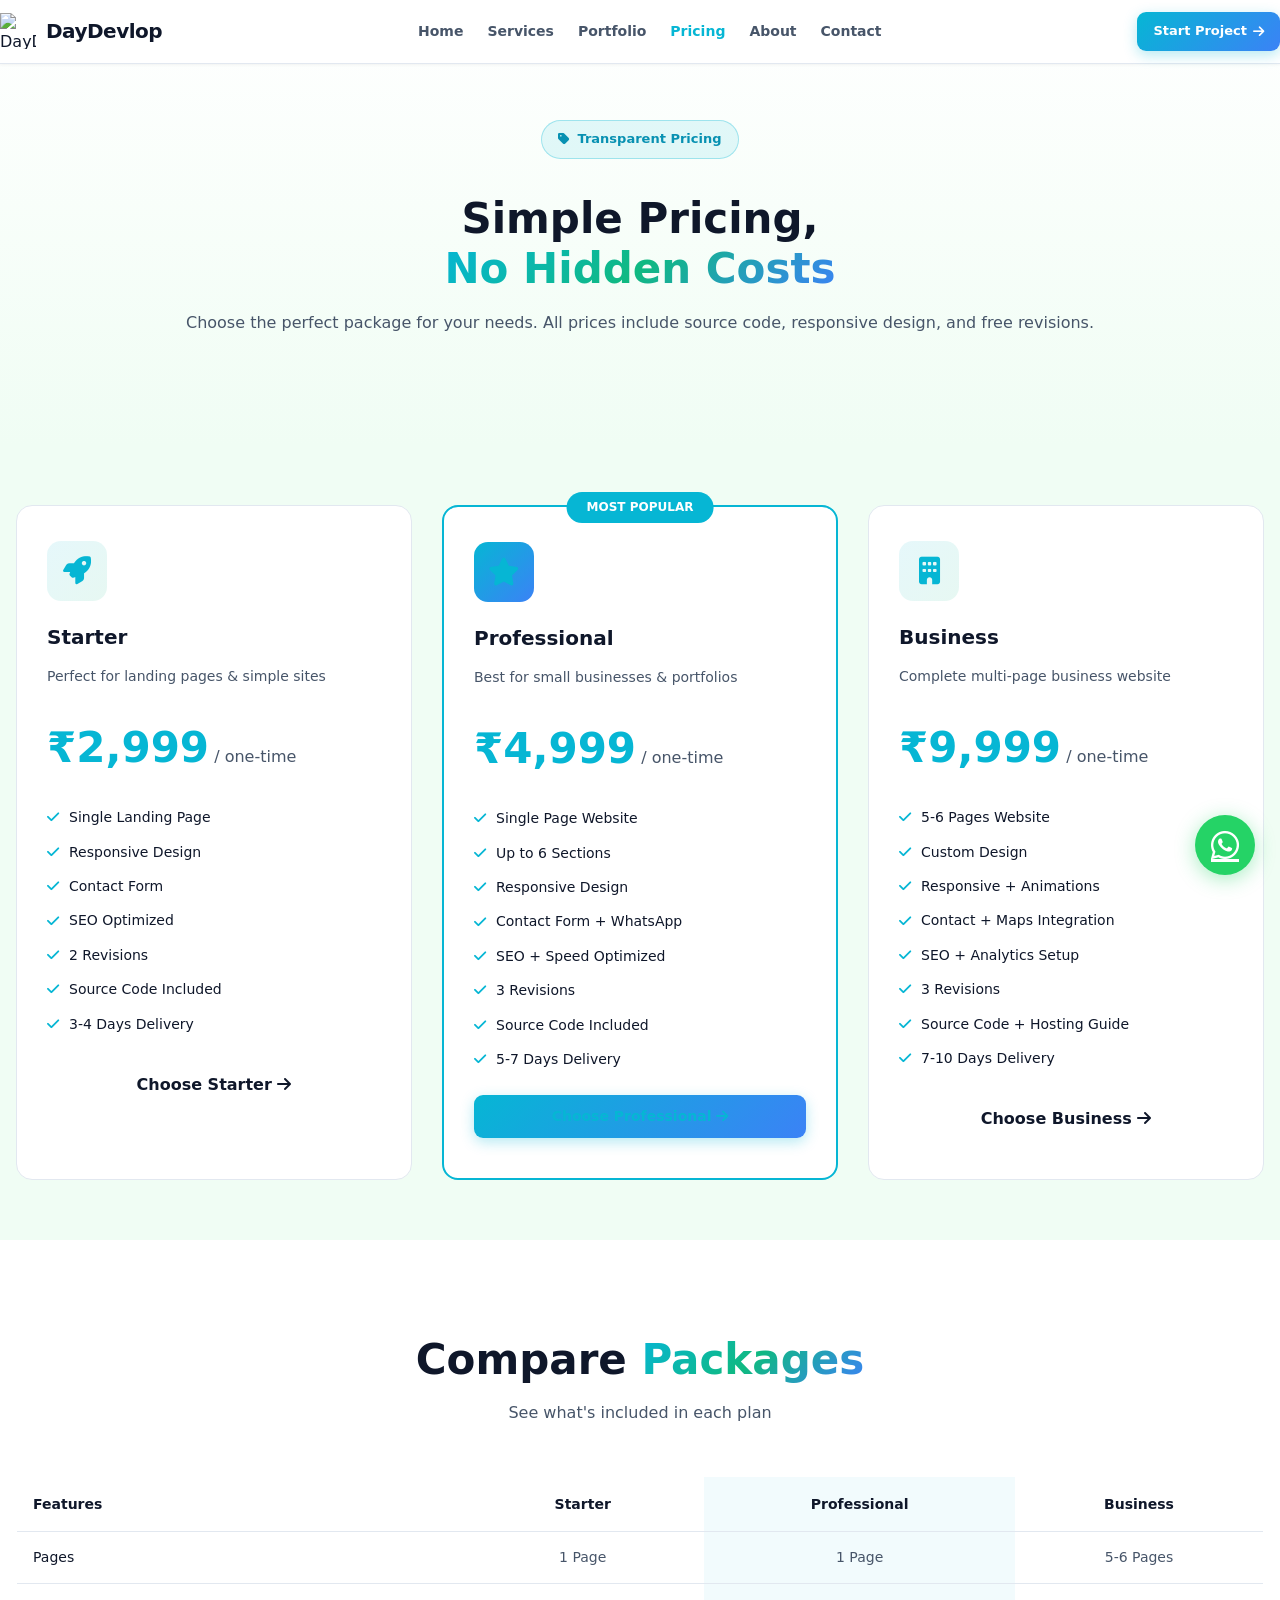
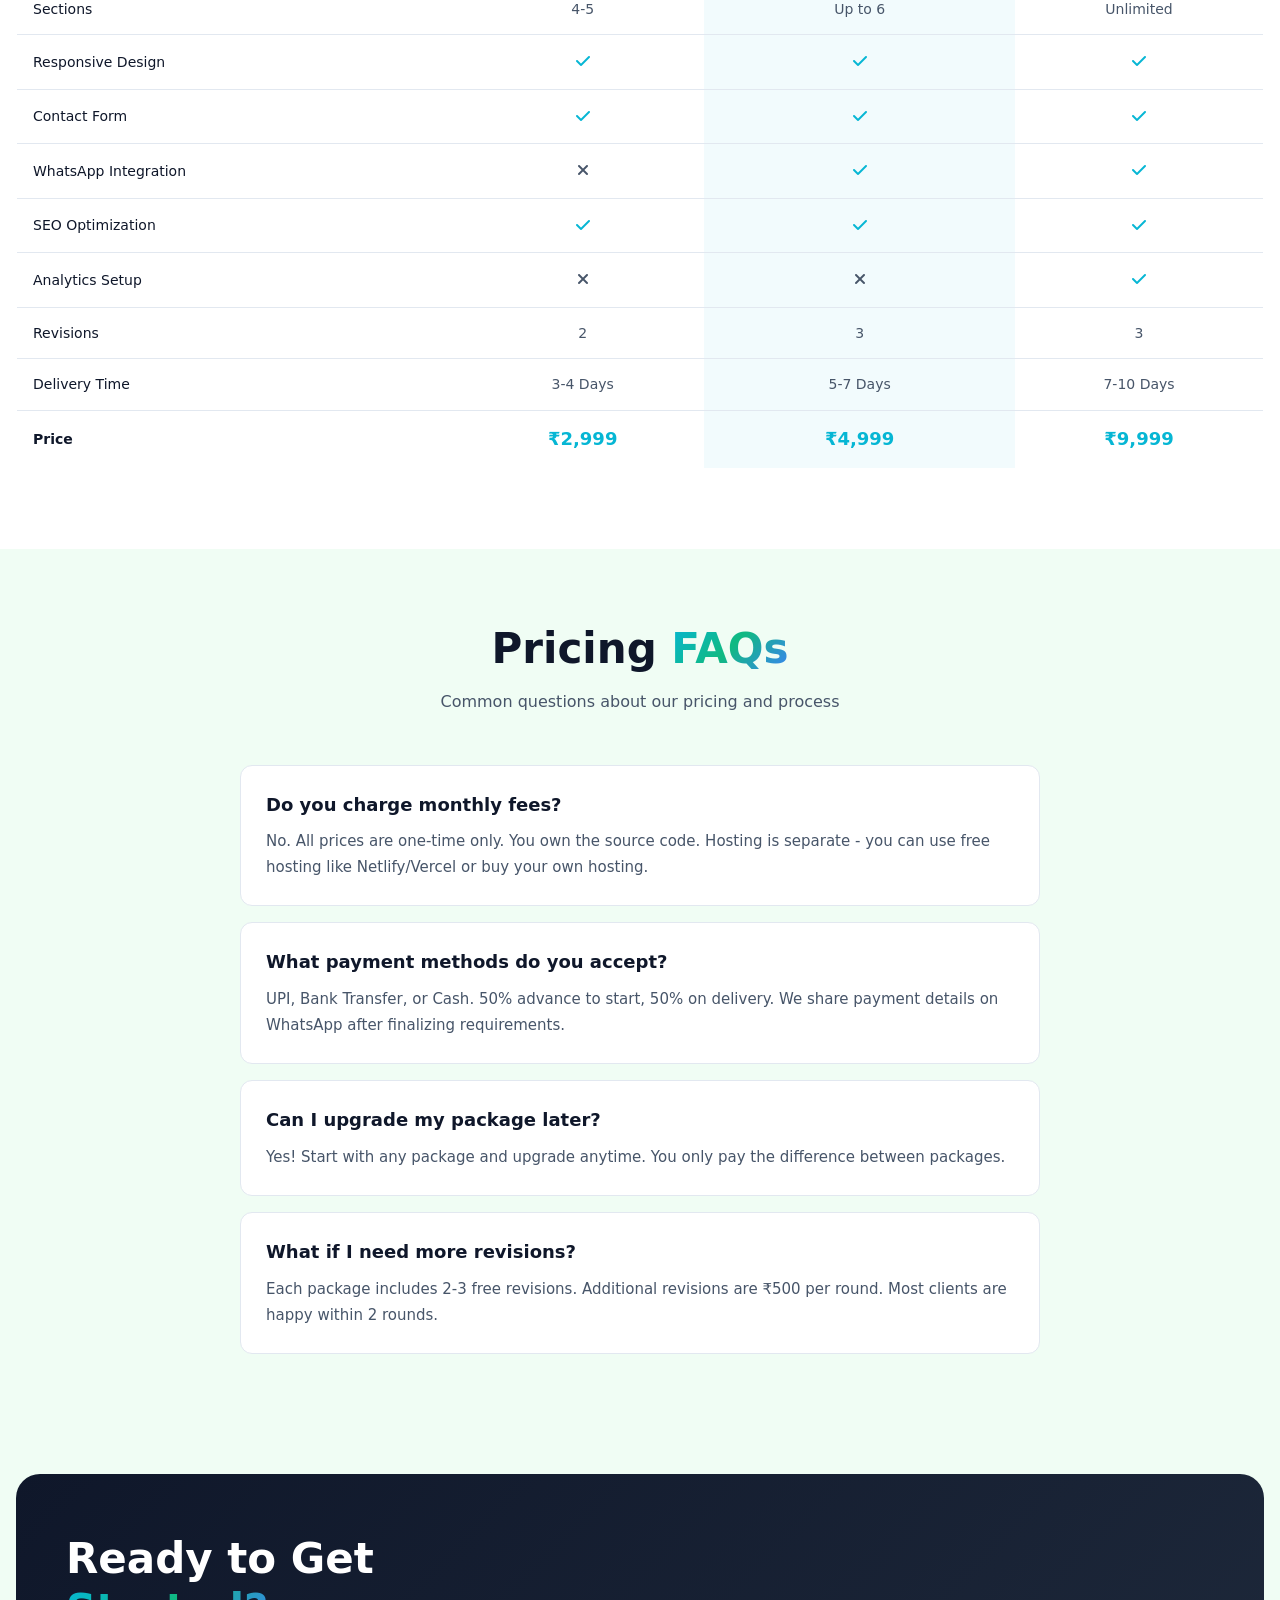
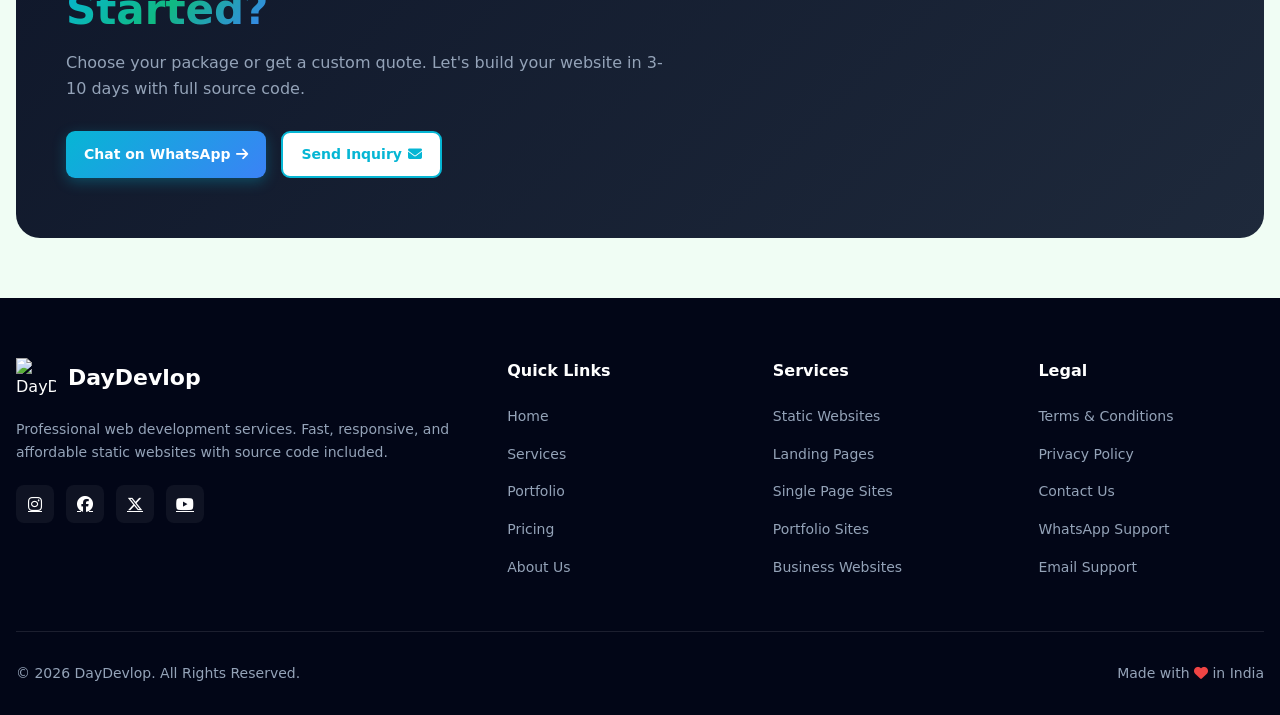
==== pricing.html @ 45d9cbe9 "Add files via upload" ====
<!DOCTYPE html>
<html lang="en">
<head>
  <meta charset="UTF-8">
  <meta name="viewport" content="width=device-width, initial-scale=1.0">
  <title>Pricing - DayDevlop</title>
  <link rel="stylesheet" href="style.css">
  <link rel="stylesheet" href="https://cdnjs.cloudflare.com/ajax/libs/font-awesome/6.5.1/css/all.min.css">
</head>
<body>
  <!-- Header -->
  <header class="header">
    <div class="container header-content">
      <div class="logo">
        <img src="Images/logo.png" alt="DayDevlop">
        <h1>DayDevlop</h1>
      </div>
      <nav class="nav" id="navMenu">
        <a href="index.html">Home</a>
        <a href="services.html">Services</a>
        <a href="portfolio.html">Portfolio</a>
        <a href="pricing.html" class="active">Pricing</a>
        <a href="about.html">About</a>
        <a href="contact.html">Contact</a>
      </nav>
      <a href="https://wa.me/917077134418?text=Hi%20DayDevlop%2C%20I%20want%20to%20start%20a%20project" class="btn-primary btn-small btn-animated" target="_blank">Start Project <i class="fa-solid fa-arrow-right"></i></a>
      <button class="menu-toggle" id="menuToggle"><i class="fa-solid fa-bars"></i></button>
    </div>
  </header>

  <!-- Pricing Hero -->
  <section class="hero" style="padding: 120px 0 60px;">
    <div class="container">
      <div class="section-head">
        <div class="badge-top">
          <i class="fa-solid fa-tag"></i> Transparent Pricing
        </div>
        <h3>Simple Pricing,<br><span class="gradient-text">No Hidden Costs</span></h3>
        <p>Choose the perfect package for your needs. All prices include source code, responsive design, and free revisions.</p>
      </div>
    </div>
  </section>

  <!-- Pricing Cards -->
  <section class="services light-section" style="padding: 60px 0;">
    <div class="container">
      <div class="services-grid">
        <!-- Starter Package -->
        <div class="service-card" style="position: relative;">
          <div class="service-icon">
            <i class="fa-solid fa-rocket"></i>
          </div>
          <h4>Starter</h4>
          <p style="font-size: 14px; color: var(--gray); margin-bottom: 20px;">Perfect for landing pages & simple sites</p>
          <div style="margin: 25px 0;">
            <span style="font-size: 42px; font-weight: 800; color: var(--primary);">₹2,999</span>
            <span style="font-size: 16px; color: var(--gray);">/ one-time</span>
          </div>
          <ul style="list-style: none; margin: 25px 0; padding: 0; text-align: left;">
            <li style="display: flex; align-items: center; gap: 10px; margin-bottom: 12px;">
              <i class="fa-solid fa-check" style="color: var(--primary); font-size: 14px;"></i>
              <span style="font-size: 14px; color: var(--dark);">Single Landing Page</span>
            </li>
            <li style="display: flex; align-items: center; gap: 10px; margin-bottom: 12px;">
              <i class="fa-solid fa-check" style="color: var(--primary); font-size: 14px;"></i>
              <span style="font-size: 14px; color: var(--dark);">Responsive Design</span>
            </li>
            <li style="display: flex; align-items: center; gap: 10px; margin-bottom: 12px;">
              <i class="fa-solid fa-check" style="color: var(--primary); font-size: 14px;"></i>
              <span style="font-size: 14px; color: var(--dark);">Contact Form</span>
            </li>
            <li style="display: flex; align-items: center; gap: 10px; margin-bottom: 12px;">
              <i class="fa-solid fa-check" style="color: var(--primary); font-size: 14px;"></i>
              <span style="font-size: 14px; color: var(--dark);">SEO Optimized</span>
            </li>
            <li style="display: flex; align-items: center; gap: 10px; margin-bottom: 12px;">
              <i class="fa-solid fa-check" style="color: var(--primary); font-size: 14px;"></i>
              <span style="font-size: 14px; color: var(--dark);">2 Revisions</span>
            </li>
            <li style="display: flex; align-items: center; gap: 10px; margin-bottom: 12px;">
              <i class="fa-solid fa-check" style="color: var(--primary); font-size: 14px;"></i>
              <span style="font-size: 14px; color: var(--dark);">Source Code Included</span>
            </li>
            <li style="display: flex; align-items: center; gap: 10px; margin-bottom: 12px;">
              <i class="fa-solid fa-check" style="color: var(--primary); font-size: 14px;"></i>
              <span style="font-size: 14px; color: var(--dark);">3-4 Days Delivery</span>
            </li>
          </ul>
          <a href="https://wa.me/917077134418?text=Hi%20I%20want%20Starter%20Package%20-%20₹2,999" target="_blank" style="display: block; text-align: center; padding: 12px; background: var(--light); color: var(--dark); border-radius: 10px; font-weight: 600; margin-top: 20px;">Choose Starter <i class="fa-solid fa-arrow-right"></i></a>
        </div>

        <!-- Professional Package - Featured -->
        <div class="service-card" style="position: relative; border: 2px solid var(--primary); transform: scale(1.05);">
          <div style="position: absolute; top: -15px; left: 50%; transform: translateX(-50%); background: var(--primary); color: #fff; padding: 6px 20px; border-radius: 20px; font-size: 12px; font-weight: 700; text-transform: uppercase;">Most Popular</div>
          <div class="service-icon" style="background: linear-gradient(135deg, var(--primary), var(--accent));">
            <i class="fa-solid fa-star"></i>
          </div>
          <h4>Professional</h4>
          <p style="font-size: 14px; color: var(--gray); margin-bottom: 20px;">Best for small businesses & portfolios</p>
          <div style="margin: 25px 0;">
            <span style="font-size: 42px; font-weight: 800; color: var(--primary);">₹4,999</span>
            <span style="font-size: 16px; color: var(--gray);">/ one-time</span>
          </div>
          <ul style="list-style: none; margin: 25px 0; padding: 0; text-align: left;">
            <li style="display: flex; align-items: center; gap: 10px; margin-bottom: 12px;">
              <i class="fa-solid fa-check" style="color: var(--primary); font-size: 14px;"></i>
              <span style="font-size: 14px; color: var(--dark);">Single Page Website</span>
            </li>
            <li style="display: flex; align-items: center; gap: 10px; margin-bottom: 12px;">
              <i class="fa-solid fa-check" style="color: var(--primary); font-size: 14px;"></i>
              <span style="font-size: 14px; color: var(--dark);">Up to 6 Sections</span>
            </li>
            <li style="display: flex; align-items: center; gap: 10px; margin-bottom: 12px;">
              <i class="fa-solid fa-check" style="color: var(--primary); font-size: 14px;"></i>
              <span style="font-size: 14px; color: var(--dark);">Responsive Design</span>
            </li>
            <li style="display: flex; align-items: center; gap: 10px; margin-bottom: 12px;">
              <i class="fa-solid fa-check" style="color: var(--primary); font-size: 14px;"></i>
              <span style="font-size: 14px; color: var(--dark);">Contact Form + WhatsApp</span>
            </li>
            <li style="display: flex; align-items: center; gap: 10px; margin-bottom: 12px;">
              <i class="fa-solid fa-check" style="color: var(--primary); font-size: 14px;"></i>
              <span style="font-size: 14px; color: var(--dark);">SEO + Speed Optimized</span>
            </li>
            <li style="display: flex; align-items: center; gap: 10px; margin-bottom: 12px;">
              <i class="fa-solid fa-check" style="color: var(--primary); font-size: 14px;"></i>
              <span style="font-size: 14px; color: var(--dark);">3 Revisions</span>
            </li>
            <li style="display: flex; align-items: center; gap: 10px; margin-bottom: 12px;">
              <i class="fa-solid fa-check" style="color: var(--primary); font-size: 14px;"></i>
              <span style="font-size: 14px; color: var(--dark);">Source Code Included</span>
            </li>
            <li style="display: flex; align-items: center; gap: 10px; margin-bottom: 12px;">
              <i class="fa-solid fa-check" style="color: var(--primary); font-size: 14px;"></i>
              <span style="font-size: 14px; color: var(--dark);">5-7 Days Delivery</span>
            </li>
          </ul>
          <a href="https://wa.me/917077134418?text=Hi%20I%20want%20Professional%20Package%20-%20₹4,999" target="_blank" class="btn-primary btn-animated" style="display: block; text-align: center; justify-content: center; margin-top: 20px;">Choose Professional <i class="fa-solid fa-arrow-right"></i></a>
        </div>

        <!-- Business Package -->
        <div class="service-card" style="position: relative;">
          <div class="service-icon">
            <i class="fa-solid fa-building"></i>
          </div>
          <h4>Business</h4>
          <p style="font-size: 14px; color: var(--gray); margin-bottom: 20px;">Complete multi-page business website</p>
          <div style="margin: 25px 0;">
            <span style="font-size: 42px; font-weight: 800; color: var(--primary);">₹9,999</span>
            <span style="font-size: 16px; color: var(--gray);">/ one-time</span>
          </div>
          <ul style="list-style: none; margin: 25px 0; padding: 0; text-align: left;">
            <li style="display: flex; align-items: center; gap: 10px; margin-bottom: 12px;">
              <i class="fa-solid fa-check" style="color: var(--primary); font-size: 14px;"></i>
              <span style="font-size: 14px; color: var(--dark);">5-6 Pages Website</span>
            </li>
            <li style="display: flex; align-items: center; gap: 10px; margin-bottom: 12px;">
              <i class="fa-solid fa-check" style="color: var(--primary); font-size: 14px;"></i>
              <span style="font-size: 14px; color: var(--dark);">Custom Design</span>
            </li>
            <li style="display: flex; align-items: center; gap: 10px; margin-bottom: 12px;">
              <i class="fa-solid fa-check" style="color: var(--primary); font-size: 14px;"></i>
              <span style="font-size: 14px; color: var(--dark);">Responsive + Animations</span>
            </li>
            <li style="display: flex; align-items: center; gap: 10px; margin-bottom: 12px;">
              <i class="fa-solid fa-check" style="color: var(--primary); font-size: 14px;"></i>
              <span style="font-size: 14px; color: var(--dark);">Contact + Maps Integration</span>
            </li>
            <li style="display: flex; align-items: center; gap: 10px; margin-bottom: 12px;">
              <i class="fa-solid fa-check" style="color: var(--primary); font-size: 14px;"></i>
              <span style="font-size: 14px; color: var(--dark);">SEO + Analytics Setup</span>
            </li>
            <li style="display: flex; align-items: center; gap: 10px; margin-bottom: 12px;">
              <i class="fa-solid fa-check" style="color: var(--primary); font-size: 14px;"></i>
              <span style="font-size: 14px; color: var(--dark);">3 Revisions</span>
            </li>
            <li style="display: flex; align-items: center; gap: 10px; margin-bottom: 12px;">
              <i class="fa-solid fa-check" style="color: var(--primary); font-size: 14px;"></i>
              <span style="font-size: 14px; color: var(--dark);">Source Code + Hosting Guide</span>
            </li>
            <li style="display: flex; align-items: center; gap: 10px; margin-bottom: 12px;">
              <i class="fa-solid fa-check" style="color: var(--primary); font-size: 14px;"></i>
              <span style="font-size: 14px; color: var(--dark);">7-10 Days Delivery</span>
            </li>
          </ul>
          <a href="https://wa.me/917077134418?text=Hi%20I%20want%20Business%20Package%20-%20₹9,999" target="_blank" style="display: block; text-align: center; padding: 12px; background: var(--light); color: var(--dark); border-radius: 10px; font-weight: 600; margin-top: 20px;">Choose Business <i class="fa-solid fa-arrow-right"></i></a>
        </div>
      </div>
    </div>
  </section>

  <!-- Comparison Table -->
  <section class="services">
    <div class="container">
      <div class="section-head">
        <h3>Compare <span class="gradient-text">Packages</span></h3>
        <p>See what's included in each plan</p>
      </div>
      <div style="overflow-x: auto;">
        <table style="width: 100%; border-collapse: collapse; background: #fff; border-radius: 12px; overflow: hidden; border: 1px solid var(--border);">
          <thead>
            <tr style="background: var(--light);">
              <th style="padding: 16px; text-align: left; font-size: 14px; font-weight: 700; color: var(--dark); border-bottom: 1px solid var(--border);">Features</th>
              <th style="padding: 16px; text-align: center; font-size: 14px; font-weight: 700; color: var(--dark); border-bottom: 1px solid var(--border);">Starter</th>
              <th style="padding: 16px; text-align: center; font-size: 14px; font-weight: 700; color: var(--dark); border-bottom: 1px solid var(--border); background: rgba(6, 182, 212, 0.05);">Professional</th>
              <th style="padding: 16px; text-align: center; font-size: 14px; font-weight: 700; color: var(--dark); border-bottom: 1px solid var(--border);">Business</th>
            </tr>
          </thead>
          <tbody>
            <tr>
              <td style="padding: 14px 16px; font-size: 14px; color: var(--dark); border-bottom: 1px solid var(--border);">Pages</td>
              <td style="padding: 14px 16px; text-align: center; font-size: 14px; color: var(--gray); border-bottom: 1px solid var(--border);">1 Page</td>
              <td style="padding: 14px 16px; text-align: center; font-size: 14px; color: var(--gray); border-bottom: 1px solid var(--border); background: rgba(6, 182, 212, 0.05);">1 Page</td>
              <td style="padding: 14px 16px; text-align: center; font-size: 14px; color: var(--gray); border-bottom: 1px solid var(--border);">5-6 Pages</td>
            </tr>
            <tr>
              <td style="padding: 14px 16px; font-size: 14px; color: var(--dark); border-bottom: 1px solid var(--border);">Sections</td>
              <td style="padding: 14px 16px; text-align: center; font-size: 14px; color: var(--gray); border-bottom: 1px solid var(--border);">4-5</td>
              <td style="padding: 14px 16px; text-align: center; font-size: 14px; color: var(--gray); border-bottom: 1px solid var(--border); background: rgba(6, 182, 212, 0.05);">Up to 6</td>
              <td style="padding: 14px 16px; text-align: center; font-size: 14px; color: var(--gray); border-bottom: 1px solid var(--border);">Unlimited</td>
            </tr>
            <tr>
              <td style="padding: 14px 16px; font-size: 14px; color: var(--dark); border-bottom: 1px solid var(--border);">Responsive Design</td>
              <td style="padding: 14px 16px; text-align: center; border-bottom: 1px solid var(--border);"><i class="fa-solid fa-check" style="color: var(--primary);"></i></td>
              <td style="padding: 14px 16px; text-align: center; border-bottom: 1px solid var(--border); background: rgba(6, 182, 212, 0.05);"><i class="fa-solid fa-check" style="color: var(--primary);"></i></td>
              <td style="padding: 14px 16px; text-align: center; border-bottom: 1px solid var(--border);"><i class="fa-solid fa-check" style="color: var(--primary);"></i></td>
            </tr>
            <tr>
              <td style="padding: 14px 16px; font-size: 14px; color: var(--dark); border-bottom: 1px solid var(--border);">Contact Form</td>
              <td style="padding: 14px 16px; text-align: center; border-bottom: 1px solid var(--border);"><i class="fa-solid fa-check" style="color: var(--primary);"></i></td>
              <td style="padding: 14px 16px; text-align: center; border-bottom: 1px solid var(--border); background: rgba(6, 182, 212, 0.05);"><i class="fa-solid fa-check" style="color: var(--primary);"></i></td>
              <td style="padding: 14px 16px; text-align: center; border-bottom: 1px solid var(--border);"><i class="fa-solid fa-check" style="color: var(--primary);"></i></td>
            </tr>
            <tr>
              <td style="padding: 14px 16px; font-size: 14px; color: var(--dark); border-bottom: 1px solid var(--border);">WhatsApp Integration</td>
              <td style="padding: 14px 16px; text-align: center; border-bottom: 1px solid var(--border);"><i class="fa-solid fa-times" style="color: var(--gray);"></i></td>
              <td style="padding: 14px 16px; text-align: center; border-bottom: 1px solid var(--border); background: rgba(6, 182, 212, 0.05);"><i class="fa-solid fa-check" style="color: var(--primary);"></i></td>
              <td style="padding: 14px 16px; text-align: center; border-bottom: 1px solid var(--border);"><i class="fa-solid fa-check" style="color: var(--primary);"></i></td>
            </tr>
            <tr>
              <td style="padding: 14px 16px; font-size: 14px; color: var(--dark); border-bottom: 1px solid var(--border);">SEO Optimization</td>
              <td style="padding: 14px 16px; text-align: center; border-bottom: 1px solid var(--border);"><i class="fa-solid fa-check" style="color: var(--primary);"></i></td>
              <td style="padding: 14px 16px; text-align: center; border-bottom: 1px solid var(--border); background: rgba(6, 182, 212, 0.05);"><i class="fa-solid fa-check" style="color: var(--primary);"></i></td>
              <td style="padding: 14px 16px; text-align: center; border-bottom: 1px solid var(--border);"><i class="fa-solid fa-check" style="color: var(--primary);"></i></td>
            </tr>
            <tr>
              <td style="padding: 14px 16px; font-size: 14px; color: var(--dark); border-bottom: 1px solid var(--border);">Analytics Setup</td>
              <td style="padding: 14px 16px; text-align: center; border-bottom: 1px solid var(--border);"><i class="fa-solid fa-times" style="color: var(--gray);"></i></td>
              <td style="padding: 14px 16px; text-align: center; border-bottom: 1px solid var(--border); background: rgba(6, 182, 212, 0.05);"><i class="fa-solid fa-times" style="color: var(--gray);"></i></td>
              <td style="padding: 14px 16px; text-align: center; border-bottom: 1px solid var(--border);"><i class="fa-solid fa-check" style="color: var(--primary);"></i></td>
            </tr>
            <tr>
              <td style="padding: 14px 16px; font-size: 14px; color: var(--dark); border-bottom: 1px solid var(--border);">Revisions</td>
              <td style="padding: 14px 16px; text-align: center; font-size: 14px; color: var(--gray); border-bottom: 1px solid var(--border);">2</td>
              <td style="padding: 14px 16px; text-align: center; font-size: 14px; color: var(--gray); border-bottom: 1px solid var(--border); background: rgba(6, 182, 212, 0.05);">3</td>
              <td style="padding: 14px 16px; text-align: center; font-size: 14px; color: var(--gray); border-bottom: 1px solid var(--border);">3</td>
            </tr>
            <tr>
              <td style="padding: 14px 16px; font-size: 14px; color: var(--dark); border-bottom: 1px solid var(--border);">Delivery Time</td>
              <td style="padding: 14px 16px; text-align: center; font-size: 14px; color: var(--gray); border-bottom: 1px solid var(--border);">3-4 Days</td>
              <td style="padding: 14px 16px; text-align: center; font-size: 14px; color: var(--gray); border-bottom: 1px solid var(--border); background: rgba(6, 182, 212, 0.05);">5-7 Days</td>
              <td style="padding: 14px 16px; text-align: center; font-size: 14px; color: var(--gray); border-bottom: 1px solid var(--border);">7-10 Days</td>
            </tr>
            <tr>
              <td style="padding: 14px 16px; font-size: 14px; font-weight: 700; color: var(--dark);">Price</td>
              <td style="padding: 14px 16px; text-align: center; font-size: 18px; font-weight: 800; color: var(--primary);">₹2,999</td>
              <td style="padding: 14px 16px; text-align: center; font-size: 18px; font-weight: 800; color: var(--primary); background: rgba(6, 182, 212, 0.05);">₹4,999</td>
              <td style="padding: 14px 16px; text-align: center; font-size: 18px; font-weight: 800; color: var(--primary);">₹9,999</td>
            </tr>
          </tbody>
        </table>
      </div>
    </div>
  </section>

  <!-- FAQ -->
  <section class="light-section" style="padding: 60px 0;">
    <div class="container">
      <div class="section-head">
        <h3>Pricing <span class="gradient-text">FAQs</span></h3>
        <p>Common questions about our pricing and process</p>
      </div>
      <div style="max-width: 800px; margin: 0 auto;">
        <div style="background: #fff; border: 1px solid var(--border); border-radius: 12px; padding: 25px; margin-bottom: 16px;">
          <h4 style="font-size: 18px; margin-bottom: 10px; color: var(--dark);">Do you charge monthly fees?</h4>
          <p style="font-size: 15px; color: var(--gray); line-height: 1.7;">No. All prices are one-time only. You own the source code. Hosting is separate - you can use free hosting like Netlify/Vercel or buy your own hosting.</p>
        </div>
        <div style="background: #fff; border: 1px solid var(--border); border-radius: 12px; padding: 25px; margin-bottom: 16px;">
          <h4 style="font-size: 18px; margin-bottom: 10px; color: var(--dark);">What payment methods do you accept?</h4>
          <p style="font-size: 15px; color: var(--gray); line-height: 1.7;">UPI, Bank Transfer, or Cash. 50% advance to start, 50% on delivery. We share payment details on WhatsApp after finalizing requirements.</p>
        </div>
        <div style="background: #fff; border: 1px solid var(--border); border-radius: 12px; padding: 25px; margin-bottom: 16px;">
          <h4 style="font-size: 18px; margin-bottom: 10px; color: var(--dark);">Can I upgrade my package later?</h4>
          <p style="font-size: 15px; color: var(--gray); line-height: 1.7;">Yes! Start with any package and upgrade anytime. You only pay the difference between packages.</p>
        </div>
        <div style="background: #fff; border: 1px solid var(--border); border-radius: 12px; padding: 25px;">
          <h4 style="font-size: 18px; margin-bottom: 10px; color: var(--dark);">What if I need more revisions?</h4>
          <p style="font-size: 15px; color: var(--gray); line-height: 1.7;">Each package includes 2-3 free revisions. Additional revisions are ₹500 per round. Most clients are happy within 2 rounds.</p>
        </div>
      </div>
    </div>
  </section>

  <!-- CTA -->
  <section class="cta" style="padding: 60px 0;">
    <div class="container">
      <div class="cta-box">
        <div class="cta-left">
          <h3>Ready to Get<br><span class="gradient-text">Started?</span></h3>
          <p>Choose your package or get a custom quote. Let's build your website in 3-10 days with full source code.</p>
          <div class="cta-btns">
            <a href="https://wa.me/917077134418?text=Hi%20DayDevlop%2C%20I%20want%20to%20discuss%20pricing" class="btn-primary btn-animated" target="_blank">Chat on WhatsApp <i class="fa-solid fa-arrow-right"></i></a>
            <a href="contact.html" class="btn-secondary btn-animated">Send Inquiry <i class="fa-solid fa-envelope"></i></a>
          </div>
        </div>
      </div>
    </div>
  </section>

  <!-- Footer -->
  <footer class="footer">
    <div class="container">
      <div class="footer-grid">
        <div class="footer-col">
          <div class="footer-logo">
            <img src="Images/logo.png" alt="DayDevlop">
            <h3>DayDevlop</h3>
          </div>
          <p>Professional web development services. Fast, responsive, and affordable static websites with source code included.</p>
          <div class="footer-socials">
    <a href="https://www.instagram.com/daydevlop?igsh=MXQxejdncHQyd3h6dA=" target="_blank"><i class="fab fa-instagram"></i></a>
    <a href="https://www.facebook.com/techtory.09" target="_blank"><i class="fab fa-facebook"></i></a>
    <a href="https://x.com/DayDevlop" target="_blank"><i class="fab fa-x-twitter"></i></a>
    <a href="https://youtube.com/@daydevlop?si=YmVyVssYXaMxvQwR" target="_blank"><i class="fab fa-youtube"></i></a>
</div>
        </div>
        
        <div class="footer-col">
          <h4>Quick Links</h4>
          <ul>
            <li><a href="index.html">Home</a></li>
            <li><a href="services.html">Services</a></li>
            <li><a href="portfolio.html">Portfolio</a></li>
            <li><a href="pricing.html">Pricing</a></li>
            <li><a href="about.html">About Us</a></li>
          </ul>
        </div>
        
        <div class="footer-col">
          <h4>Services</h4>
          <ul>
            <li><a href="services.html">Static Websites</a></li>
            <li><a href="services.html">Landing Pages</a></li>
            <li><a href="services.html">Single Page Sites</a></li>
            <li><a href="services.html">Portfolio Sites</a></li>
            <li><a href="services.html">Business Websites</a></li>
          </ul>
        </div>
        
        <div class="footer-col">
          <h4>Legal</h4>
          <ul>
            <li><a href="terms.html">Terms & Conditions</a></li>
            <li><a href="privacy.html">Privacy Policy</a></li>
            <li><a href="contact.html">Contact Us</a></li>
            <li><a href="https://wa.me/917077134418" target="_blank">WhatsApp Support</a></li>
            <li><a href="mailto:contact@DayDevlop.com">Email Support</a></li>
          </ul>
        </div>
      </div>
      
      <div class="footer-bottom">
        <p>© 2026 DayDevlop. All Rights Reserved.</p>
        <p>Made with <i class="fa-solid fa-heart" style="color: #ef4444;"></i> in India</p>
      </div>
    </div>
  </footer>

  <!-- WhatsApp Float Button -->
  <a href="https://wa.me/917077134418?text=Hi%20I%20want%20to%20discuss%20website" target="_blank" class="whatsapp-float">
    <i class="fab fa-whatsapp"></i>
  </a>

  <script src="script.js"></script>
</body>
</html>
---- style.css ----
* {
  margin: 0;
  padding: 0;
  box-sizing: border-box;
}

:root {
  --primary: #06b6d4;
  --primary-dark: #0891b2;
  --secondary: #10b981;
  --accent: #3b82f6;
  --brown: #a16207;
  --gold: #fbbf24;
  --dark: #0f172a;
  --dark-2: #1e293b;
  --dark-3: #020617;
  --light: #ffffff;
  --light-bg: #f0fdf4;
  --gray: #475569;
  --gray-light: #94a3b8;
  --border: #e2e8f0;
}

body {
  font-family: 'Segoe UI', system-ui, sans-serif;
  background: var(--light);
  color: var(--dark);
  line-height: 1.6;
  overflow-x: hidden;
}

.container {
  max-width: 1280px;
  margin: 0 auto;
  padding: 0 16px;
}

/* Header */
.header {
  position: fixed;
  top: 0;
  left: 0;
  width: 100%;
  z-index: 1000;
  background: rgba(255, 255, 255, 0.98);
  backdrop-filter: blur(12px);
  border-bottom: 1px solid var(--border);
  box-shadow: 0 1px 3px rgba(0,0,0,0.05);
}

.header-content {
  display: flex;
  justify-content: space-between;
  align-items: center;
  padding: 12px 0;
  gap: 10px;
}

.logo {
  display: flex;
  align-items: center;
  gap: 10px;
  flex-shrink: 0;
}

.logo img {
  width: 36px;
  height: 36px;
  object-fit: contain;
}

.logo h1 {
  font-size: 20px;
  font-weight: 800;
  color: var(--dark);
  letter-spacing: -0.5px;
}

.nav {
  display: flex;
  gap: 24px;
  align-items: center;
}

.nav a {
  color: var(--gray);
  text-decoration: none;
  font-weight: 600;
  font-size: 14px;
  transition: 0.3s;
}

.nav a:hover, .nav a.active {
  color: var(--primary);
}

.btn-primary {
  background: linear-gradient(135deg, var(--primary), var(--accent));
  color: #fff;
  padding: 10px 18px;
  border-radius: 9px;
  text-decoration: none;
  font-weight: 600;
  transition: 0.3s;
  display: inline-flex;
  align-items: center;
  gap: 6px;
  border: none;
  cursor: pointer;
  box-shadow: 0 4px 14px rgba(6, 182, 212, 0.3);
  font-size: 14px;
  white-space: nowrap;
  flex-shrink: 0;
}

.btn-small {
  padding: 9px 16px;
  font-size: 13px;
}

.btn-animated {
  position: relative;
  overflow: hidden;
}

.btn-primary:hover {
  transform: translateY(-2px);
  box-shadow: 0 6px 20px rgba(6, 182, 212, 0.4);
}

.btn-secondary {
  background: #fff;
  color: var(--primary);
  padding: 10px 18px;
  border-radius: 9px;
  text-decoration: none;
  font-weight: 600;
  transition: 0.3s;
  display: inline-flex;
  align-items: center;
  gap: 6px;
  border: 2px solid var(--primary);
  font-size: 14px;
  white-space: nowrap;
}

.btn-secondary:hover {
  background: var(--primary);
  color: #fff;
  transform: translateY(-2px);
}

.btn-dark {
  background: var(--dark);
  color: #fff;
  padding: 11px 22px;
  border-radius: 11px;
  text-decoration: none;
  font-weight: 600;
  display: inline-flex;
  align-items: center;
  gap: 8px;
}

.menu-toggle {
  display: none;
  background: var(--primary);
  color: #fff;
  border: none;
  width: 40px;
  height: 40px;
  border-radius: 8px;
  font-size: 20px;
  cursor: pointer;
  z-index: 1001;
}

/* Hero */
.hero {
  padding: 120px 0 60px;
  position: relative;
  background: linear-gradient(180deg, #ffffff 0%, var(--light-bg) 100%);
}

.hero-grid {
  display: grid;
  grid-template-columns: 1fr 1fr;
  gap: 50px;
  align-items: center;
}

.badge-top {
  display: inline-flex;
  align-items: center;
  gap: 8px;
  background: rgba(6, 182, 212, 0.1);
  border: 1px solid rgba(6, 182, 212, 0.3);
  padding: 8px 16px;
  border-radius: 50px;
  font-size: 13px;
  color: var(--primary-dark);
  font-weight: 600; 
  margin-bottom: 20px;
}

.hero-left h2 {
  font-size: 52px;
  font-weight: 800;
  line-height: 1.1;
  margin-bottom: 20px;
  color: var(--dark);
}

.gradient-text {
  background: linear-gradient(135deg, var(--primary), var(--secondary), var(--accent));
  -webkit-background-clip: text;
  -webkit-text-fill-color: transparent;
  background-clip: text;
}

.hero-left p {
  font-size: 18px;
  color: var(--gray);
  margin-bottom: 30px;
  line-height: 1.7;
}

.hero-btns {
  display: flex;
  gap: 15px;
  margin-bottom: 40px;
  flex-wrap: wrap;
}

.stats {
  display: flex;
  gap: 30px;
  flex-wrap: wrap;
}

.stat {
  display: flex;
  gap: 12px;
  align-items: center;
}

.stat i {
  font-size: 28px;
  color: var(--primary);
}

.stat h4 {
  font-size: 16px;
  margin-bottom: 2px;
  color: var(--dark);
}

.stat p {
  font-size: 13px;
  color: var(--gray);
  margin: 0;
}

/* Hero Right */
.showcase-wrap {
  position: relative;
  text-align: center;
}

.laptop-img {
  width: 100%;
  max-width: 500px;
  animation: float 6s ease-in-out infinite;
}

@keyframes float {
  0%, 100% { transform: translateY(0px); }
  50% { transform: translateY(-20px); }
}

.float-skill {
  position: absolute;
  background: #fff;
  padding: 8px 14px;
  border-radius: 10px;
  box-shadow: 0 4px 15px rgba(0,0,0,0.1);
  display: flex;
  align-items: center;
  gap: 8px;
  font-size: 13px;
  font-weight: 600;
  color: var(--dark);
  animation: floatSkill 3s ease-in-out infinite;
}

.float-skill i {
  font-size: 18px;
  color: var(--primary);
}

@keyframes floatSkill {
  0%, 100% { transform: translateY(0px); }
  50% { transform: translateY(-10px); }
}

.skill-1 { top: 5%; left: 0%; animation-delay: 0s; }
.skill-2 { top: 15%; right: -5%; animation-delay: 0.5s; }
.skill-3 { top: 40%; left: -8%; animation-delay: 1s; }
.skill-4 { top: 45%; right: -10%; animation-delay: 1.5s; }
.skill-5 { bottom: 30%; left: 5%; animation-delay: 2s; }
.skill-6 { bottom: 20%; right: 0%; animation-delay: 2.5s; }
.skill-7 { bottom: 5%; left: 15%; animation-delay: 3s; }
.skill-8 { top: 25%; left: 50%; animation-delay: 3.5s; }

.logo-badge {
  position: absolute;
  bottom: -10%;
  right: 10%;
  background: #fff;
  padding: 12px 18px;
  border-radius: 12px;
  box-shadow: 0 8px 25px rgba(0,0,0,0.15);
  display: flex;
  align-items: center;
  gap: 10px;
}

.logo-badge img {
  width: 40px;
  height: 40px;
}

.logo-badge b {
  display: block;
  font-size: 14px;
  color: var(--dark);
}

.logo-badge p {
  font-size: 12px;
  color: var(--gray);
  margin: 0;
}

.tech-bar {
  margin-top: 60px;
  padding-top: 30px;
  border-top: 1px solid var(--border);
  text-align: center;
}

.tech-bar p {
  font-size: 14px;
  color: var(--gray);
  margin-bottom: 15px;
  font-weight: 600;
}

.tech-logos {
  display: flex;
  justify-content: center;
  gap: 25px;
  flex-wrap: wrap;
}

.tech-logos span {
  display: flex;
  align-items: center;
  gap: 8px;
  font-size: 14px;
  color: var(--gray);
  font-weight: 600;
}

.tech-logos i {
  font-size: 20px;
  color: var(--primary);
}

/* Sections */
.services {
  padding: 80px 0;
}

.light-section {
  background: var(--light-bg);
}

.dark-section {
  background: var(--dark);
  color: #fff;
}

.section-head {
  text-align: center;
  margin-bottom: 50px;
}

.section-head h3 {
  font-size: 42px;
  font-weight: 800;
  line-height: 1.2;
  margin: 15px 0;
}

.dark-section .section-head h3 {
  color: #fff;
}

.section-head p {
  font-size: 16px;
  color: var(--gray);
  margin-top: 15px;
}

.dark-section .section-head p {
  color: var(--gray-light);
}

.services-grid {
  display: grid;
  grid-template-columns: repeat(auto-fit, minmax(270px, 1fr));
  gap: 30px;
}

.service-card {
  background: #fff;
  padding: 35px 30px;
  border-radius: 16px;
  border: 1px solid var(--border);
  transition: 0.3s;
}

.service-card:hover {
  transform: translateY(-8px);
  box-shadow: 0 15px 40px rgba(6, 182, 212, 0.15);
  border-color: var(--primary);
}

.service-icon {
  width: 60px;
  height: 60px;
  background: linear-gradient(135deg, rgba(6, 182, 212, 0.1), rgba(16, 185, 129, 0.1));
  border-radius: 14px;
  display: flex;
  align-items: center;
  justify-content: center;
  font-size: 28px;
  color: var(--primary);
  margin-bottom: 20px;
}

.service-card h4 {
  font-size: 20px;
  margin-bottom: 12px;
  color: var(--dark);
}

.service-card p {
  color: var(--gray);
  margin-bottom: 20px;
  line-height: 1.7;
}

.service-card a {
  color: var(--primary);
  text-decoration: none;
  font-weight: 600;
  display: inline-flex;
  align-items: center;
  gap: 6px;
}

/* Portfolio */
.portfolio {
  padding: 80px 0;
}

.portfolio-grid {
  display: grid;
  grid-template-columns: repeat(auto-fit, minmax(320px, 1fr));
  gap: 30px;
}

.portfolio-card {
  background: var(--dark-2);
  border-radius: 16px;
  overflow: hidden;
  border: 1px solid rgba(255,255,255,0.1);
  transition: transform 0.3s;
}

.portfolio-card:hover {
  transform: translateY(-8px);
}

.portfolio-img-wrap {
  position: relative;
  overflow: hidden;
  height: 240px;
}

.portfolio-img {
  width: 100%;
  height: 100%;
  object-fit: cover;
  transition: transform 0.5s;
}

.portfolio-card:hover .portfolio-img {
  transform: scale(1.1);
}

.live-badge {
  position: absolute;
  top: 15px;
  right: 15px;
  background: var(--primary);
  color: #fff;
  padding: 6px 14px;
  border-radius: 20px;
  font-size: 12px;
  font-weight: 700;
  z-index: 2;
}

.portfolio-overlay {
  position: absolute;
  inset: 0;
  background: rgba(0,0,0,0.75);
  display: flex;
  align-items: center;
  justify-content: center;
  opacity: 0;
  transition: opacity 0.3s;
}

.portfolio-card:hover .portfolio-overlay {
  opacity: 1;
}

.portfolio-body {
  padding: 24px;
}

.portfolio-body h4 {
  font-size: 20px;
  margin-bottom: 8px;
  color: #fff;
}

.portfolio-body p {
  color: var(--gray-light);
  font-size: 14px;
  margin-bottom: 18px;
}

.portfolio-bottom {
  display: flex;
  justify-content: space-between;
  align-items: center;
  gap: 10px;
}

/* Process */
.process {
  padding: 80px 0;
}

.process-steps {
  display: grid;
  grid-template-columns: repeat(auto-fit, minmax(250px, 1fr));
  gap: 30px;
  margin-top: 50px;
}

.step {
  background: #fff;
  padding: 35px 25px;
  border-radius: 16px;
  border: 1px solid var(--border);
  text-align: center;
  position: relative;
  transition: 0.3s;
}

.step:hover {
  transform: translateY(-8px);
  box-shadow: 0 15px 40px rgba(6, 182, 212, 0.15);
}

.step-icon {
  width: 70px;
  height: 70px;
  background: linear-gradient(135deg, var(--primary), var(--accent));
  border-radius: 16px;
  display: flex;
  align-items: center;
  justify-content: center;
  font-size: 32px;
  color: #fff;
  margin: 0 auto 20px;
}

.step-num {
  position: absolute;
  top: 15px;
  right: 15px;
  font-size: 48px;
  font-weight: 800;
  color: rgba(6, 182, 212, 0.1);
}

.step h4 {
  font-size: 20px;
  margin-bottom: 10px;
  color: var(--dark);
}

.step p {
  color: var(--gray);
  font-size: 15px;
}

/* Pricing */
.pricing {
  padding: 80px 0;
  background: var(--dark-3);
}

.gradient-text-gold {
  background: linear-gradient(135deg, var(--gold), #f59e0b);
  -webkit-background-clip: text;
  -webkit-text-fill-color: transparent;
  background-clip: text;
}

.pricing-grid {
  display: grid;
  grid-template-columns: repeat(auto-fit, minmax(320px, 1fr));
  gap: 30px;
  margin-top: 50px;
}

.price-card {
  background: var(--dark-2);
  padding: 40px 30px;
  border-radius: 20px;
  border: 1px solid rgba(255,255,255,0.1);
  position: relative;
  transition: 0.3s;
}

.price-card:hover {
  transform: translateY(-10px);
  border-color: var(--primary);
}

.price-card.popular {
  border: 2px solid var(--gold);
  transform: scale(1.05);
}

.popular-badge {
  position: absolute;
  top: -12px;
  left: 50%;
  transform: translateX(-50%);
  background: linear-gradient(135deg, var(--gold), #f59e0b);
  color: var(--dark);
  padding: 6px 20px;
  border-radius: 20px;
  font-size: 12px;
  font-weight: 700;
}

.price-card h4 {
  font-size: 24px;
  margin-bottom: 8px;
  color: #fff;
}

.price-sub {
  color: var(--gray-light);
  font-size: 14px;
  margin-bottom: 25px;
}

.price {
  font-size: 48px;
  font-weight: 800;
  color: #fff;
  margin-bottom: 30px;
}

.price-card ul {
  list-style: none;
  margin-bottom: 30px;
}

.price-card ul li {
  padding: 12px 0;
  color: var(--gray-light);
  display: flex;
  align-items: center;
  gap: 12px;
  border-bottom: 1px solid rgba(255,255,255,0.05);
}

.price-card ul li i {
  color: var(--secondary);
  font-size: 16px;
}

.btn-price {
  background: transparent;
  color: var(--primary);
  border: 2px solid var(--primary);
  padding: 12px;
  border-radius: 10px;
  text-decoration: none;
  font-weight: 600;
  display: block;
  text-align: center;
  transition: 0.3s;
}

.btn-price:hover {
  background: var(--primary);
  color: #fff;
}

.btn-price-gradient {
  background: linear-gradient(135deg, var(--gold), #f59e0b);
  color: var(--dark);
  padding: 12px;
  border-radius: 10px;
  text-decoration: none;
  font-weight: 700;
  display: block;
  text-align: center;
  transition: 0.3s;
}

/* CTA */
.cta {
  padding: 80px 0;
  background: var(--light-bg);
}

.cta-box {
  background: linear-gradient(135deg, var(--dark), var(--dark-2));
  border-radius: 24px;
  padding: 60px 50px;
  display: grid;
  grid-template-columns: 1.2fr 1fr;
  gap: 50px;
  align-items: center;
}

.cta-left h3 {
  font-size: 42px;
  font-weight: 800;
  color: #fff;
  margin-bottom: 15px;
  line-height: 1.2;
}

.cta-left p {
  color: var(--gray-light);
  font-size: 16px;
  margin-bottom: 30px;
}

.cta-btns {
  display: flex;
  gap: 15px;
  flex-wrap: wrap;
}

.contact-card {
  background: rgba(255,255,255,0.05);
  backdrop-filter: blur(10px);
  padding: 30px;
  border-radius: 16px;
  border: 1px solid rgba(255,255,255,0.1);
}

.contact-logo {
  display: flex;
  align-items: center;
  gap: 12px;
  margin-bottom: 15px;
}

.contact-logo img {
  width: 45px;
  height: 45px;
}

.contact-logo h4 {
  color: #fff;
  font-size: 20px;
}

.contact-card p {
  color: var(--gray-light);
  margin-bottom: 20px;
  font-size: 14px;
}

.contact-socials {
  display: flex;
  gap: 12px;
}

.contact-socials a {
  width: 40px;
  height: 40px;
  background: rgba(255,255,255,0.1);
  border-radius: 10px;
  display: flex;
  align-items: center;
  justify-content: center;
  color: #fff;
  font-size: 18px;
  transition: 0.3s;
}

.contact-socials a:hover {
  background: var(--primary);
  transform: translateY(-3px);
}

/* Footer */
.footer {
  background: var(--dark-3);
  color: #fff;
  padding: 60px 0 30px;
}

.footer-grid {
  display: grid;
  grid-template-columns: 2fr 1fr 1fr 1fr;
  gap: 40px;
  margin-bottom: 40px;
}

.footer-logo {
  display: flex;
  align-items: center;
  gap: 12px;
  margin-bottom: 20px;
}

.footer-logo img {
  width: 40px;
  height: 40px;
}

.footer-logo h3 {
  font-size: 22px;
}

.footer-col p {
  color: var(--gray-light);
  margin-bottom: 20px;
  line-height: 1.7;
  font-size: 14px;
}

.footer-socials {
  display: flex;
  gap: 12px;
}

.footer-socials a {
  width: 38px;
  height: 38px;
  background: rgba(255,255,255,0.05);
  border-radius: 8px;
  display: flex;
  align-items: center;
  justify-content: center;
  color: #fff;
  transition: 0.3s;
}

.footer-socials a:hover {
  background: var(--primary);
}

.footer-col h4 {
  font-size: 16px;
  margin-bottom: 20px;
  color: #fff;
}

.footer-col ul {
  list-style: none;
}

.footer-col ul li {
  margin-bottom: 12px;
}

.footer-col ul li a {
  color: var(--gray-light);
  text-decoration: none;
  transition: 0.3s;
  font-size: 14px;
}

.footer-col ul li a:hover {
  color: var(--primary);
  padding-left: 5px;
}

.footer-bottom {
  padding-top: 30px;
  border-top: 1px solid rgba(255,255,255,0.1);
  display: flex;
  justify-content: space-between;
  align-items: center;
  flex-wrap: wrap;
  gap: 15px;
}

.footer-bottom p {
  color: var(--gray-light);
  font-size: 14px;
}

/* WhatsApp Float */
.whatsapp-float {
  position: fixed;
  bottom: 25px;
  right: 25px;
  width: 60px;
  height: 60px;
  background: #25d366;
  color: #fff;
  border-radius: 50%;
  display: flex;
  align-items: center;
  justify-content: center;
  font-size: 32px;
  box-shadow: 0 4px 20px rgba(37, 211, 102, 0.4);
  z-index: 999;
  transition: 0.3s;
  animation: pulse 2s infinite;
}

@keyframes pulse {
  0%, 100% { box-shadow: 0 4px 20px rgba(37, 211, 102, 0.4); }
  50% { box-shadow: 0 4px 30px rgba(37, 211, 102, 0.6); }
}

.whatsapp-float:hover {
  transform: scale(1.1);
}

/* Modal */
.modal {
  display: none;
  position: fixed;
  z-index: 9999;
  left: 0;
  top: 0;
  width: 100%;
  height: 100%;
  background: rgba(0,0,0,0.9);
  align-items: center;
  justify-content: center;
  padding: 20px;
}

.modal.active {
  display: flex;
}

.modal-content {
  background: var(--dark-2);
  padding: 30px;
  border-radius: 20px;
  max-width: 700px;
  width: 100%;
  position: relative;
  max-height: 90vh;
  overflow-y: auto;
}

.modal-close {
  position: absolute;
  top: 15px;
  right: 20px;
  font-size: 35px;
  color: #fff;
  background: transparent;
  border: none;
  cursor: pointer;
  line-height: 1;
  z-index: 1;
}

.modal img {
  width: 100%;
  border-radius: 12px;
  margin-bottom: 20px;
}

.modal-info {
  display: flex;
  justify-content: space-between;
  align-items: flex-start;
  gap: 20px;
  flex-wrap: wrap;
}

.modal-info h3 {
  color: #fff;
  font-size: 24px;
  margin-bottom: 8px;
}

.modal-info p {
  color: var(--gray-light);
  font-size: 14px;
}

.modal-price p {
  color: #fff;
  font-size: 28px;
  font-weight: 800;
  margin-bottom: 12px;
}

/* Mobile Responsive */
@media (max-width: 992px) {
  .menu-toggle {
    display: block;
  }
  
  .nav {
    position: fixed;
    top: 65px;
    left: -100%;
    width: 100%;
    height: calc(100vh - 65px);
    background: #fff;
    flex-direction: column;
    padding: 40px 20px;
    gap: 0;
    transition: left 0.3s ease;
    border-top: 1px solid var(--border);
    box-shadow: 0 4px 10px rgba(0,0,0,0.1);
  }
  
  .nav.active {
    left: 0;
  }
  
  .nav a {
    font-size: 18px;
    padding: 15px 0;
    width: 100%;
    border-bottom: 1px solid var(--border);
  }
  
  .btn-small {
    display: none;
  }
  
  .hero-grid {
    grid-template-columns: 1fr;
    gap: 40px;
  }
  
  .hero-left h2 {
    font-size: 38px;
  }
  
  .hero-right {
    order: -1;
  }
  
  .float-skill {
    font-size: 11px;
    padding: 6px 10px;
  }
  
  .cta-box {
    grid-template-columns: 1fr;
    padding: 40px 30px;
  }
  
  .footer-grid {
    grid-template-columns: 1fr 1fr;
  }
}

@media (max-width: 768px) {
  .hero {
    padding: 100px 0 50px;
  }
  
  .hero-left h2 {
    font-size: 32px;
  }
  
  .hero-btns {
    flex-direction: column;
  }
  
  .hero-btns a {
    width: 100%;
    justify-content: center;
  }
  
  .stats {
    flex-direction: column;
    gap: 20px;
  }
  
  .section-head h3 {
    font-size: 32px;
  }
  
  .services-grid, .portfolio-grid, .pricing-grid {
    grid-template-columns: 1fr;
  }
  
  .price-card.popular {
    transform: scale(1);
  }
  
  .footer-grid {
    grid-template-columns: 1fr;
  }
  
  .footer-bottom {
    flex-direction: column;
    text-align: center;
  }
  
  .float-skill {
    display: none;
  }
  
  .logo-badge {
    position: static;
    margin: 20px auto 0;
    width: fit-content;
  }
}

@media (max-width: 480px) {
  .logo h1 {
    font-size: 18px;
  }
  
  .logo img {
    width: 30px;
    height: 30px;
  }
  
  .hero-left h2 {
    font-size: 28px;
  }
  
  .cta-left h3 {
    font-size: 28px;
  }
}

/* About Page Styles */
.about-grid {
  display: grid;
  grid-template-columns: 1.5fr 1fr;
  gap: 50px;
  align-items: start;
}

@media (max-width: 992px) {
  .about-grid {
    grid-template-columns: 1fr;
  }
  
  .founder-card {
    position: static !important;
  }
  
  .mission-vision {
    grid-template-columns: 1fr !important;
  }
  
  .about-features {
    grid-template-columns: 1fr !important;
  }
}

/* Contact Page Responsive */
@media (max-width: 992px) {
  .light-section .container > div {
    grid-template-columns: 1fr !important;
  }
}

/* Form Input Focus */
#contactForm input:focus,
#contactForm select:focus,
#contactForm textarea:focus {
  outline: none;
  border-color: var(--primary);
  box-shadow: 0 0 0 3px rgba(6, 182, 212, 0.1);
}

/* ===== MOBILE FIXES ===== */

/* 1. Header Logo + Text Andar Lao */
@media (max-width: 768px) {
  .header-content {
    padding: 0 16px;
  }
  .logo {
    gap: 8px;
  }
  .logo img {
    width: 32px;
    height: 32px;
  }
  .logo h1 {
    font-size: 20px;
  }
}

/* 2. Pricing Section Transparency Text Fix */
.pricing .section-head .badge-top,
.dark-section .section-head .badge-top {
  background: rgba(6, 182, 212, 0.15);
  color: var(--primary);
  border: 1px solid rgba(6, 182, 212, 0.3);
}

.pricing .section-head h3,
.dark-section .section-head h3 {
  color: #fff;
}

.pricing .section-head p,
.dark-section .section-head p {
  color: rgba(255, 255, 255, 0.7);
}

/* 3. Hero Image Logo Overlap Fix - SEO Tag */
@media (max-width: 768px) {
  .hero-image {
    position: relative;
    margin-bottom: 40px;
  }
  .hero-image .floating-card {
    display: none; /* Mobile pe floating badges hide kar de */
  }
  .hero-image img {
    width: 100%;
    max-width: 100%;
    height: auto;
  }
}

/* 4. Extra: Hero section mobile spacing */
@media (max-width: 768px) {
  .hero {
    padding: 100px 0 40px !important;
  }
  .hero-content {
    padding: 0 16px;
  }
  .whatsapp-float {
    bottom: 80px; /* Zoom buttons se upar */
    right: 20px;
  }
}

/* DayDevlop Web Developer Tag Swing Animation */
.logo-badge {
  animation: tagSwing 3s ease-in-out infinite;
}

@keyframes tagSwing {
  0%, 100% { transform: translateX(0px); }      /* Apni jagah */
  25% { transform: translateX(-12px); }         /* Left jayega */
  50% { transform: translateX(0px); }           /* Wapas beech me */
  75% { transform: translateX(12px); }          /* Right jayega */
  100% { transform: translateX(0px); }          /* Phir apni jagah */
}
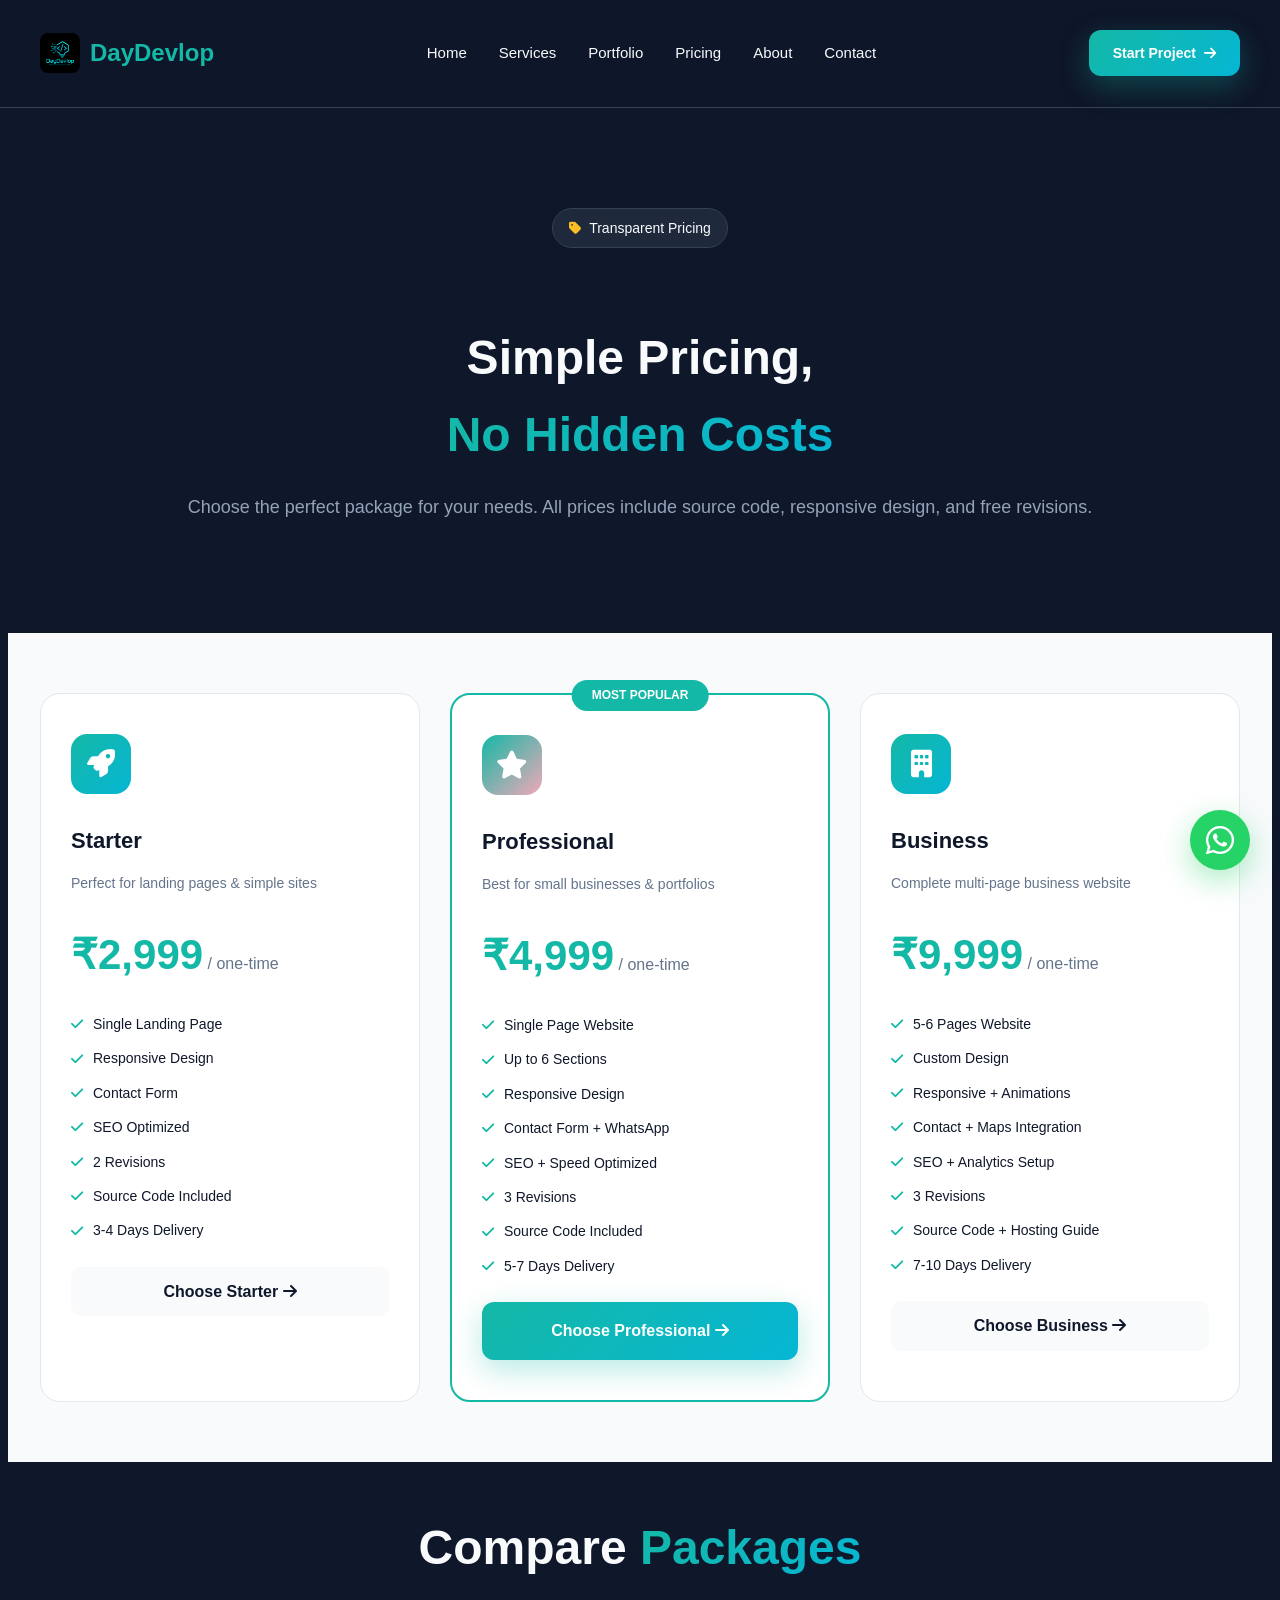
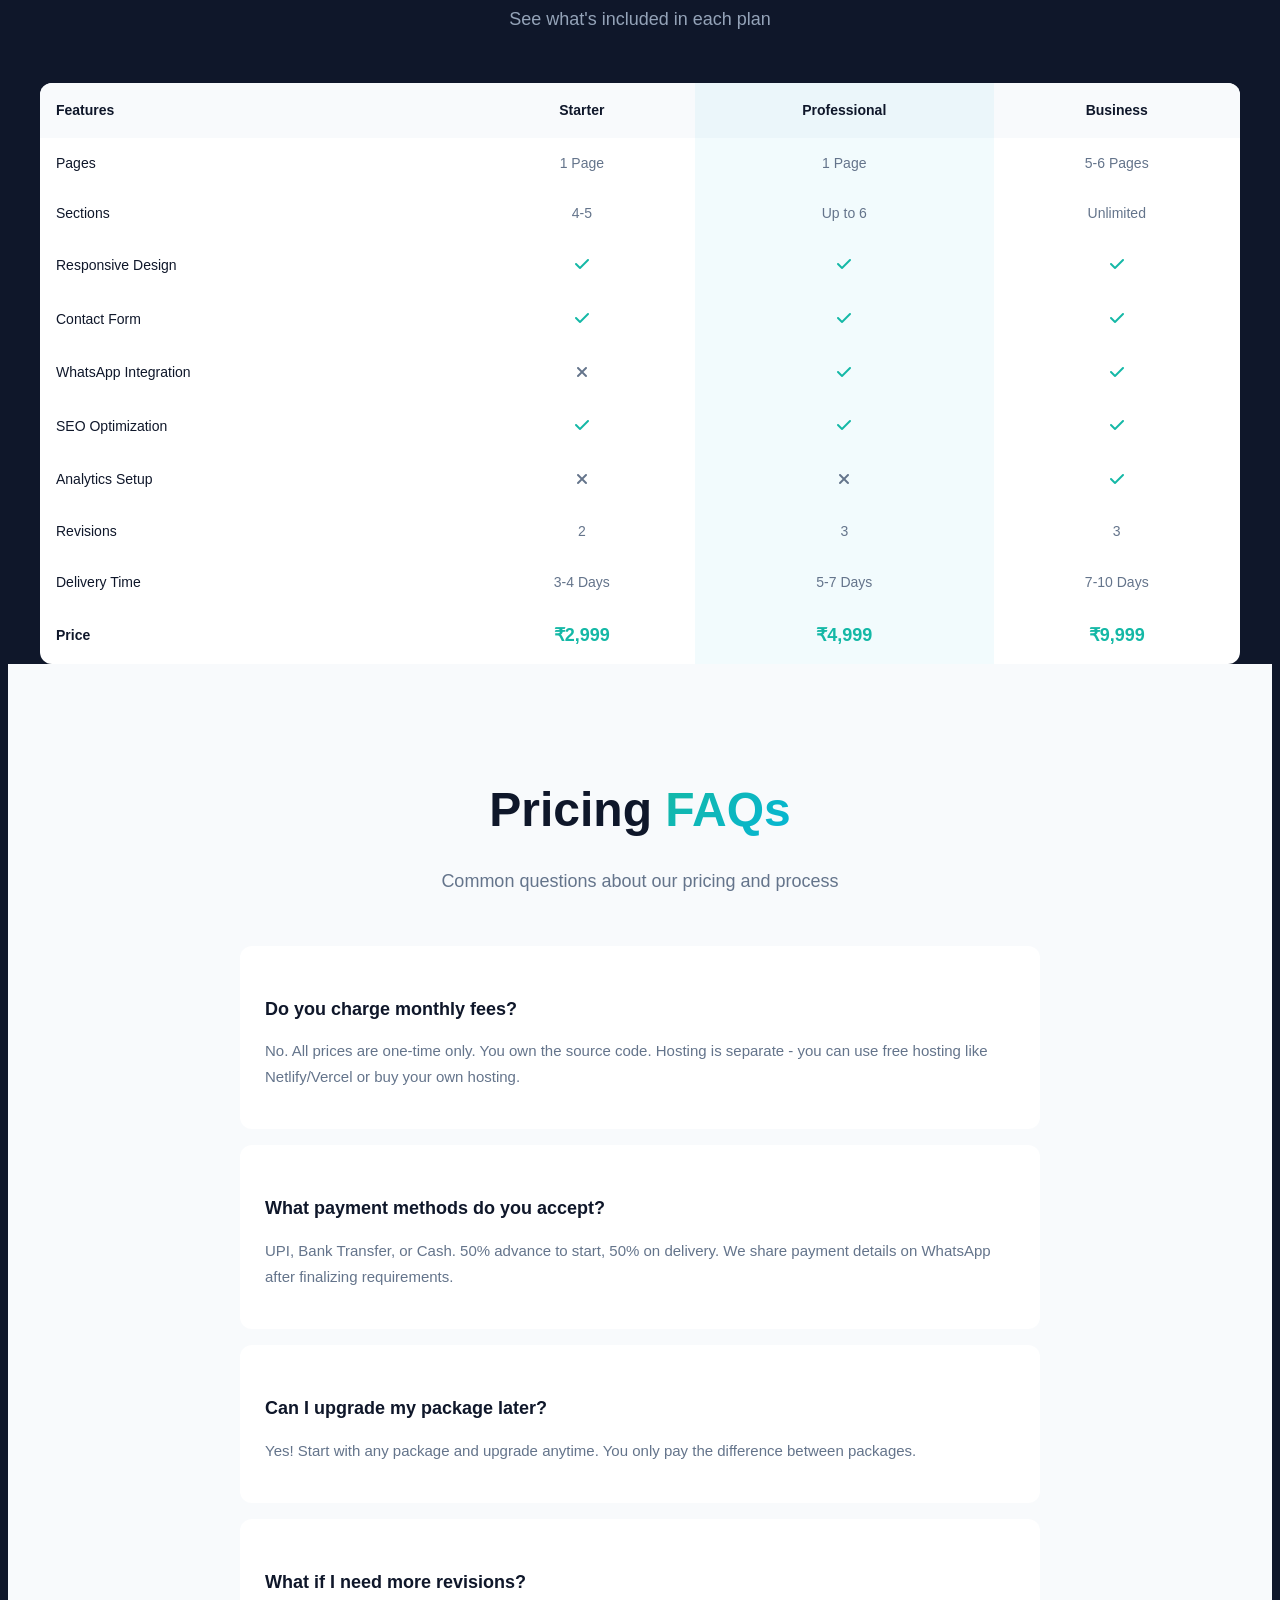
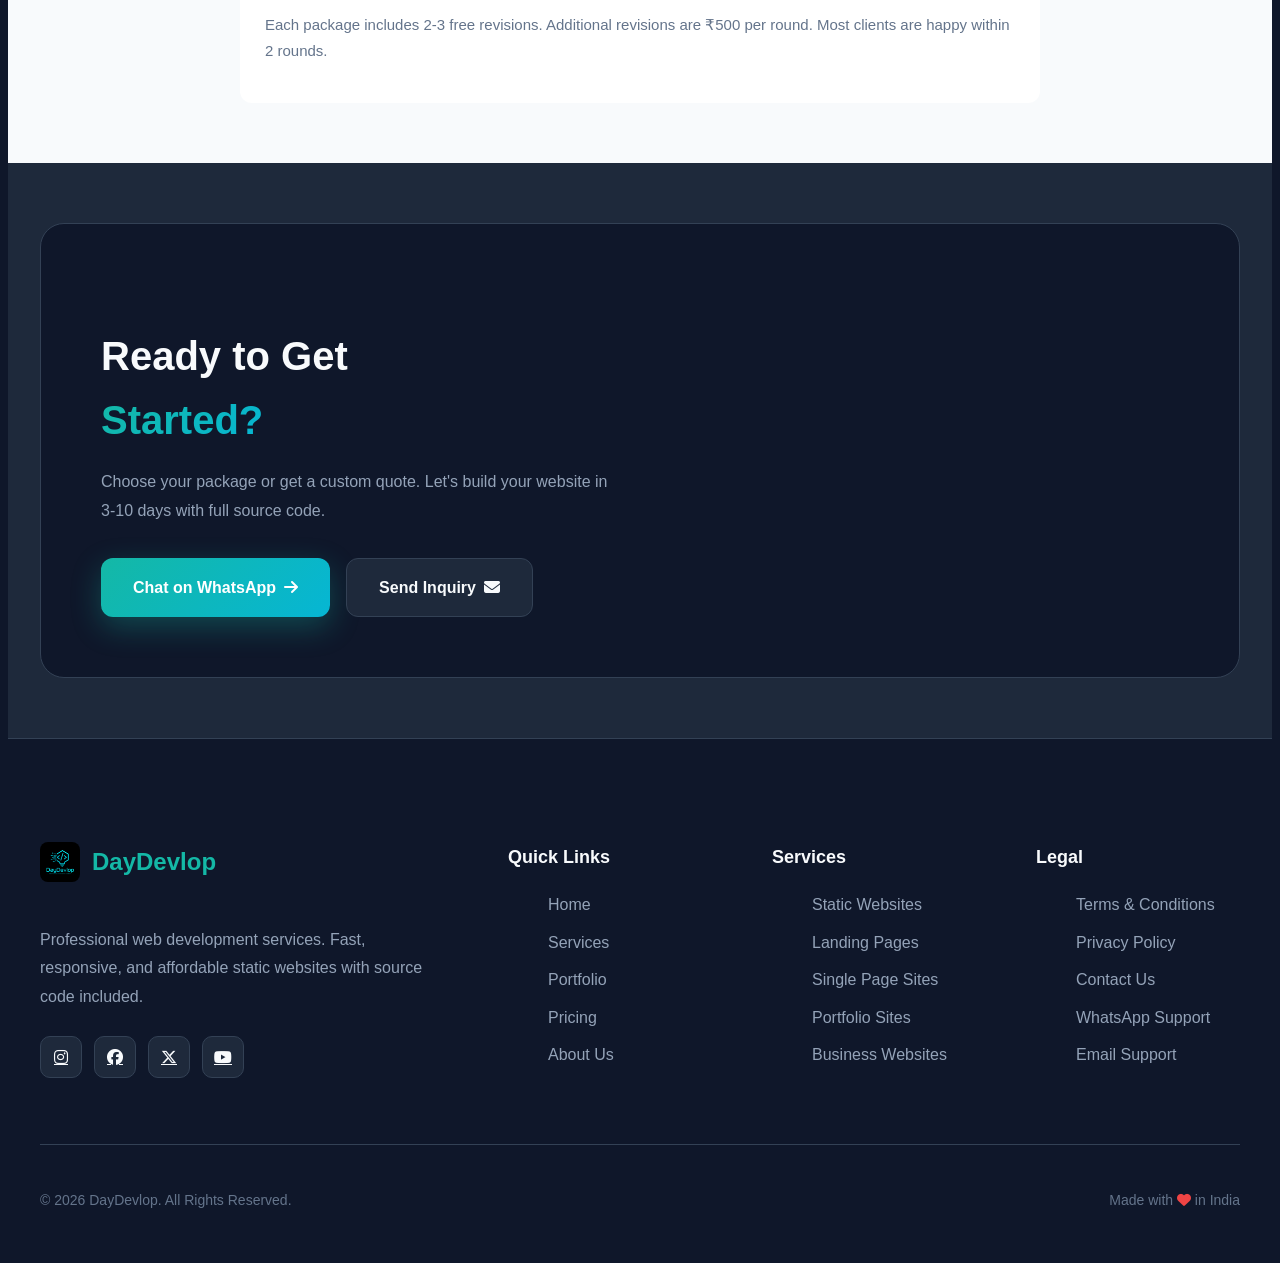
==== commit 23f4781e: "Add files via upload" ====
--- a/pricing.html
+++ b/pricing.html
@@ -4,7 +4,7 @@
   <meta charset="UTF-8">
   <meta name="viewport" content="width=device-width, initial-scale=1.0">
   <title>Pricing - DayDevlop</title>
-  <link rel="stylesheet" href="style.css">
+  <link rel="stylesheet" href="style.css?v=4">
   <link rel="stylesheet" href="https://cdnjs.cloudflare.com/ajax/libs/font-awesome/6.5.1/css/all.min.css">
 </head>
 <body>
@@ -135,7 +135,12 @@
               <span style="font-size: 14px; color: var(--dark);">5-7 Days Delivery</span>
             </li>
           </ul>
-          <a href="https://wa.me/917077134418?text=Hi%20I%20want%20Professional%20Package%20-%20₹4,999" target="_blank" class="btn-primary btn-animated" style="display: block; text-align: center; justify-content: center; margin-top: 20px;">Choose Professional <i class="fa-solid fa-arrow-right"></i></a>
+          <a href="https://wa.me/917077134418?text=Hi%20I%20want%20Professional%20Package%20-%20₹4,999" 
+             target="_blank" 
+             class="btn-primary btn-animated" 
+             style="display: block; text-align: center; justify-content: center; margin-top: 20px; color: #ffffff !important; -webkit-text-fill-color: #ffffff !important; -webkit-background-clip: border-box !important; background-clip: border-box !important;">
+             Choose Professional <i class="fa-solid fa-arrow-right"></i>
+          </a>
         </div>
 
         <!-- Business Package -->
@@ -328,11 +333,11 @@
           </div>
           <p>Professional web development services. Fast, responsive, and affordable static websites with source code included.</p>
           <div class="footer-socials">
-    <a href="https://www.instagram.com/daydevlop?igsh=MXQxejdncHQyd3h6dA=" target="_blank"><i class="fab fa-instagram"></i></a>
-    <a href="https://www.facebook.com/techtory.09" target="_blank"><i class="fab fa-facebook"></i></a>
-    <a href="https://x.com/DayDevlop" target="_blank"><i class="fab fa-x-twitter"></i></a>
-    <a href="https://youtube.com/@daydevlop?si=YmVyVssYXaMxvQwR" target="_blank"><i class="fab fa-youtube"></i></a>
-</div>
+            <a href="https://www.instagram.com/daydevlop?igsh=MXQxejdncHQyd3h6dA=" target="_blank"><i class="fab fa-instagram"></i></a>
+            <a href="https://www.facebook.com/techtory.09" target="_blank"><i class="fab fa-facebook"></i></a>
+            <a href="https://x.com/DayDevlop" target="_blank"><i class="fab fa-x-twitter"></i></a>
+            <a href="https://youtube.com/@daydevlop?si=YmVyVssYXaMxvQwR" target="_blank"><i class="fab fa-youtube"></i></a>
+          </div>
         </div>
         
         <div class="footer-col">
--- a/style.css
+++ b/style.css
@@ -1,1296 +1,1335 @@
-* {
+- {
+  box-sizing: border-box;
+  padding: 0;
   margin: 0;
-  padding: 0;
-  box-sizing: border-box;
 }
 
 :root {
-  --primary: #06b6d4;
-  --primary-dark: #0891b2;
-  --secondary: #10b981;
-  --accent: #3b82f6;
-  --brown: #a16207;
-  --gold: #fbbf24;
+  --primary: #14b8a6;
+  --primary-dark: #0f766e;
+  --secondary: #06b6d4;
+  --accent: #f0a8b8;
   --dark: #0f172a;
   --dark-2: #1e293b;
-  --dark-3: #020617;
-  --light: #ffffff;
-  --light-bg: #f0fdf4;
-  --gray: #475569;
+  --dark-3: #334155;
+  --light: #f8fafc;
+  --gray: #64748b;
   --gray-light: #94a3b8;
-  --border: #e2e8f0;
+}
+
+html {
+  scroll-behavior: smooth;
 }
 
 body {
-  font-family: 'Segoe UI', system-ui, sans-serif;
+  font-family: 'Poppins', sans-serif;
+  background: var(--dark);
+  color: var(--light);
+  line-height: 1.6;
+  overflow-x: hidden;
+}
+
+.container {
+  max-width: 1200px;
+  margin: 0 auto;
+  padding: 0 20px;
+}
+
+.section {
+  padding: 80px 0;
+}
+
+.section-alt {
+  background: var(--dark-2);
+}
+
+.section-head {
+  text-align: center;
+  margin-bottom: 50px;
+}
+
+.section-head h2 {
+  font-size: clamp(2rem, 5vw, 3rem);
+  font-weight: 800;
+  margin-bottom: 12px;
+}
+
+.section-head h3 {
+  font-size: clamp(2rem, 5vw, 3rem);
+  font-weight: 800;
+  margin-bottom: 12px;
+}
+
+.section-head p {
+  font-size: 18px;
+  color: var(--gray-light);
+}
+
+.gradient-text {
+  background: linear-gradient(135deg, var(--primary), var(--secondary));
+  -webkit-background-clip: text;
+  -webkit-text-fill-color: transparent;
+}
+
+.gradient-text-gold {
+  background: linear-gradient(135deg, var(--accent), #d4a574);
+  -webkit-background-clip: text;
+  -webkit-text-fill-color: transparent;
+}
+
+.badge-top {
+  display: inline-flex;
+  align-items: center;
+  gap: 8px;
+  background: var(--dark-2);
+  border: 1px solid var(--dark-3);
+  padding: 8px 16px;
+  border-radius: 50px;
+  font-size: 14px;
+  margin-bottom: 24px;
+  color: var(--light);
+}
+
+.badge-top i {
+  color: #fbbf24;
+}
+
+.header {
+  position: fixed;
+  top: 0;
+  width: 100%;
+  background: rgba(15, 23, 42, 0.95);
+  backdrop-filter: blur(10px);
+  border-bottom: 1px solid var(--dark-3);
+  z-index: 1000;
+}
+
+.header-content {
+  display: flex;
+  justify-content: space-between;
+  align-items: center;
+  padding: 18px 20px;
+}
+
+.logo {
+  display: flex;
+  gap: 10px;
+  align-items: center;
+}
+
+.logo img {
+  width: 40px;
+  height: 40px;
+  border-radius: 8px;
+}
+
+.logo h1 {
+  font-size: 24px;
+  font-weight: 800;
+  color: var(--primary);
+}
+
+.nav {
+  display: flex;
+  gap: 32px;
+}
+
+.nav a {
+  color: var(--light);
+  text-decoration: none;
+  font-weight: 500;
+  font-size: 15px;
+  transition: color 0.3s;
+}
+
+.nav a:hover, .nav http://a.active {
+  color: var(--primary);
+}
+
+.btn-primary, .btn-secondary, .btn-price, .btn-price-gradient {
+  padding: 16px 32px;
+  border-radius: 12px;
+  text-decoration: none;
+  font-weight: 600;
+  display: inline-flex;
+  align-items: center;
+  gap: 8px;
+  transition: all 0.3s;
+  border: none;
+  cursor: pointer;
+  font-size: 16px;
+}
+
+.btn-primary {
+  background: linear-gradient(135deg, var(--primary), var(--secondary));
+  color: white;
+  box-shadow: 0 10px 30px rgba(20, 184, 166, 0.3);
+}
+
+.btn-primary:hover {
+  transform: translateY(-2px);
+  box-shadow: 0 15px 40px rgba(20, 184, 166, 0.4);
+}
+
+.btn-secondary {
+  background: var(--dark-2);
+  color: var(--light);
+  border: 1px solid var(--dark-3);
+}
+
+.btn-secondary:hover {
+  background: var(--dark-3);
+}
+
+.btn-small {
+  padding: 12px 24px;
+  font-size: 14px;
+}
+
+.menu-toggle {
+  display: none;
+  background: var(--dark-2);
+  border: 1px solid var(--dark-3);
+  color: var(--light);
+  width: 44px;
+  height: 44px;
+  border-radius: 10px;
+  cursor: pointer;
+  font-size: 18px;
+}
+
+.hero {
+  padding: 120px 0 40px;
+  min-height: auto;
+  display: flex;
+  align-items: center;
+}
+
+.hero-grid {
+  display: grid;
+  grid-template-columns: 1.15fr 0.85fr;
+  gap: 40px;
+  align-items: center;
+}
+
+.hero h2 {
+  font-size: clamp(2.5rem, 6vw, 4rem);
+  font-weight: 800;
+  line-height: 1.1;
+  margin-bottom: 20px;
+}
+
+.hero p {
+  font-size: 18px;
+  color: var(--gray-light);
+  margin-bottom: 28px;
+  line-height: 1.7;
+}
+
+.hero-btns {
+  display: flex;
+  gap: 16px;
+  margin-bottom: 32px;
+  flex-wrap: wrap;
+}
+
+.stats {
+  display: flex;
+  gap: 32px;
+  margin-bottom: 24px;
+}
+
+.stat {
+  display: flex;
+  gap: 12px;
+  align-items: center;
+}
+
+.stat i {
+  font-size: 28px;
+  color: var(--primary);
+}
+
+.stat h4 {
+  font-size: 16px;
+  font-weight: 700;
+  margin-bottom: 2px;
+}
+
+.stat p {
+  font-size: 13px;
+  color: var(--gray-light);
+  margin: 0;
+}
+
+.hero-right {
+  position: relative;
+}
+
+.showcase-wrap {
+  position: relative;
+  width: 100%;
+  height: 460px;
+  max-width: 460px;
+  margin: 0 auto;
+}
+
+.laptop-img {
+  position: absolute;
+  top: 45%;
+  left: 50%;
+  transform: translate(-50%, -50%);
+  width: 100%;
+  max-width: 400px;
+  z-index: 2;
+}
+
+.float-skill {
+  position: absolute;
+  background: var(--dark-2);
+  border: 1px solid var(--primary);
+  padding: 6px 11px;
+  border-radius: 50px;
+  display: flex;
+  align-items: center;
+  gap: 5px;
+  font-size: 10px;
+  font-weight: 600;
+  box-shadow: 0 10px 30px rgba(0,0,0,0.3);
+  animation: float 3s ease-in-out infinite;
+  z-index: 3;
+  white-space: nowrap;
+}
+
+.float-skill i {
+  font-size: 12px;
+  color: var(--primary);
+}
+
+.skill-1 { top: 8%; left: 10%; animation-delay: 0s; }
+.skill-2 { top: 16%; right: 12%; animation-delay: 0.5s; }
+.skill-3 { top: 36%; left: 6%; animation-delay: 1s; }
+.skill-4 { top: 44%; right: 10%; animation-delay: 1.5s; }
+.skill-5 { bottom: 32%; left: 12%; animation-delay: 2s; }
+.skill-6 { bottom: 26%; right: 12%; animation-delay: 2.5s; }
+.skill-7 { bottom: 12%; left: 20%; animation-delay: 3s; }
+.skill-8 { top: 26%; right: 42%; animation-delay: 3.5s; }
+
+@keyframes float {
+  0%, 100% { transform: translateY(0); }
+  50% { transform: translateY(-8px); }
+}
+
+.logo-badge {
+  position: absolute;
+  bottom: 8px;
+  left: 50%;
+  transform: translateX(-50%);
+  background: var(--dark-2);
+  border: 1px solid var(--accent);
+  padding: 8px 16px;
+  border-radius: 50px;
+  display: flex;
+  align-items: center;
+  gap: 8px;
+  font-weight: 600;
+  box-shadow: 0 10px 30px rgba(0,0,0,0.3);
+  z-index: 3;
+}
+
+.logo-badge img {
+  width: 26px;
+  height: 26px;
+  border-radius: 6px;
+}
+
+.logo-badge b {
+  display: block;
+  font-size: 11px;
+}
+
+.logo-badge p {
+  font-size: 9px;
+  color: var(--gray-light);
+  margin: 0;
+}
+
+.tech-bar {
+  margin-top: 20px;
+  text-align: left;
+}
+
+.tech-bar p {
+  color: var(--gray-light);
+  margin-bottom: 12px;
+  font-size: 12px;
+}
+
+.tech-logos {
+  display: flex;
+  justify-content: flex-start;
+  gap: 24px;
+  flex-wrap: wrap;
+}
+
+.tech-logos span {
+  display: flex;
+  align-items: center;
+  gap: 6px;
+  color: var(--gray-light);
+  font-size: 12px;
+  font-weight: 500;
+}
+
+.tech-logos i {
+  font-size: 16px;
+  color: var(--primary);
+}
+
+.services-grid {
+  display: grid;
+  grid-template-columns: repeat(auto-fit, minmax(260px, 1fr));
+  gap: 30px;
+}
+
+.service-card {
+  background: white;
+  color: var(--dark);
+  border: 1px solid #e2e8f0;
+  border-radius: 20px;
+  padding: 40px 30px;
+  transition: all 0.3s;
+}
+
+.light-section .service-card:hover {
+  transform: translateY(-8px);
+  border-color: var(--primary);
+  box-shadow: 0 20px 50px rgba(20, 184, 166, 0.2);
+}
+
+.service-icon {
+  width: 60px;
+  height: 60px;
+  background: linear-gradient(135deg, var(--primary), var(--secondary));
+  border-radius: 16px;
+  display: flex;
+  align-items: center;
+  justify-content: center;
+  font-size: 28px;
+  margin-bottom: 24px;
+  color: white;
+}
+
+.service-card h4 {
+  font-size: 22px;
+  margin-bottom: 12px;
+  color: var(--dark);
+}
+
+.service-card p {
+  color: var(--gray);
+  margin-bottom: 20px;
+  line-height: 1.7;
+}
+
+.service-card a {
+  color: var(--primary);
+  text-decoration: none;
+  font-weight: 600;
+  display: inline-flex;
+  align-items: center;
+  gap: 6px;
+}
+
+.light-section {
   background: var(--light);
   color: var(--dark);
-  line-height: 1.6;
-  overflow-x: hidden;
-}
-
-.container {
-  max-width: 1280px;
-  margin: 0 auto;
-  padding: 0 16px;
-}
-
-/* Header */
+}
+
+.light-section .section-head h3 {
+  color: var(--dark);
+}
+
+.light-section .section-head p {
+  color: var(--gray);
+}
+
+.dark-section {
+  background: var(--dark-2);
+}
+
+.portfolio-grid {
+  display: grid;
+  grid-template-columns: repeat(auto-fill, minmax(320px, 1fr));
+  gap: 30px;
+}
+
+.portfolio-card {
+  background: var(--dark);
+  border: 1px solid var(--dark-3);
+  border-radius: 20px;
+  overflow: hidden;
+  transition: all 0.3s;
+}
+
+.portfolio-card:hover {
+  transform: translateY(-8px);
+  box-shadow: 0 20px 50px rgba(0,0,0,0.4);
+}
+
+.portfolio-img-wrap {
+  position: relative;
+  height: 240px;
+  overflow: hidden;
+}
+
+.portfolio-img {
+  width: 100%;
+  height: 100%;
+  object-fit: cover;
+  transition: transform 0.5s;
+}
+
+.portfolio-card:hover .portfolio-img {
+  transform: scale(1.1);
+}
+
+.live-badge {
+  position: absolute;
+  top: 16px;
+  right: 16px;
+  background: var(--primary);
+  color: white;
+  padding: 6px 14px;
+  border-radius: 50px;
+  font-size: 12px;
+  font-weight: 700;
+}
+
+.portfolio-overlay {
+  position: absolute;
+  inset: 0;
+  background: rgba(15, 23, 42, 0.9);
+  display: flex;
+  align-items: center;
+  justify-content: center;
+  opacity: 0;
+  transition: opacity 0.3s;
+}
+
+.portfolio-card:hover .portfolio-overlay {
+  opacity: 1;
+}
+
+.portfolio-body {
+  padding: 24px;
+}
+
+.portfolio-body h4 {
+  font-size: 20px;
+  margin-bottom: 8px;
+}
+
+.portfolio-body p {
+  color: var(--gray-light);
+  font-size: 14px;
+  margin-bottom: 20px;
+}
+
+.portfolio-bottom {
+  display: flex;
+  justify-content: space-between;
+  align-items: center;
+}
+
+.process-steps {
+  display: grid;
+  grid-template-columns: repeat(auto-fit, minmax(250px, 1fr));
+  gap: 30px;
+}
+
+.step {
+  text-align: center;
+  padding: 40px 30px;
+  background: white;
+  border: 1px solid #e2e8f0;
+  border-radius: 20px;
+  position: relative;
+  overflow: hidden;
+  word-wrap: break-word;
+}
+
+.step-num {
+  position: absolute;
+  top: 20px;
+  right: 20px;
+  font-size: 48px;
+  font-weight: 800;
+  color: #e2e8f0;
+  opacity: 0.5;
+}
+
+.step-icon {
+  width: 80px;
+  height: 80px;
+  background: linear-gradient(135deg, var(--primary), var(--secondary));
+  border-radius: 20px;
+  display: flex;
+  align-items: center;
+  justify-content: center;
+  font-size: 32px;
+  margin: 0 auto 20px;
+  color: white;
+}
+
+.step h4 {
+  font-size: 22px;
+  margin-bottom: 12px;
+  color: var(--dark);
+}
+
+.step p {
+  color: var(--gray);
+  line-height: 1.7;
+}
+
+.step .btn-dark {
+  background: var(--dark);
+  color: white;
+  padding: 6px 12px;
+  border-radius: 8px;
+  text-decoration: none;
+  font-weight: 600;
+  display: inline-flex;
+  align-items: center;
+  gap: 6px;
+  margin-top: 12px;
+  font-size: 12px;
+  width: auto;
+  white-space: nowrap;
+}
+
+.pricing-grid {
+  display: grid;
+  grid-template-columns: repeat(auto-fit, minmax(300px, 1fr));
+  gap: 30px;
+  align-items: stretch;
+}
+
+.price-card {
+  background: var(--dark-2);
+  border: 1px solid var(--dark-3);
+  border-radius: 20px;
+  padding: 40px 30px;
+  position: relative;
+  display: flex;
+  flex-direction: column;
+}
+
+.price-card.popular {
+  border-color: var(--primary);
+  transform: scale(1.05);
+}
+
+.popular-badge {
+  position: absolute;
+  top: -12px;
+  left: 50%;
+  transform: translateX(-50%);
+  background: linear-gradient(135deg, var(--primary), var(--secondary));
+  color: white;
+  padding: 6px 20px;
+  border-radius: 50px;
+  font-size: 12px;
+  font-weight: 700;
+}
+
+.price-card h4 {
+  font-size: 24px;
+  margin-bottom: 8px;
+}
+
+.price-sub {
+  color: var(--gray-light);
+  font-size: 14px;
+  margin-bottom: 24px;
+}
+
+.price {
+  font-size: 48px;
+  font-weight: 800;
+  margin-bottom: 32px;
+  color: var(--primary);
+}
+
+.price-card ul {
+  list-style: none;
+  margin-bottom: 24px;
+  flex-grow: 1;
+}
+
+.price-card ul li {
+  padding: 10px 0;
+  color: var(--gray-light);
+  font-size: 14px;
+  display: flex;
+  align-items: center;
+  gap: 12px;
+}
+
+.price-card ul li i {
+  color: var(--primary);
+  font-size: 16px;
+}
+
+.btn-price {
+  width: 100%;
+  background: var(--dark);
+  border: 1px solid var(--dark-3);
+  color: var(--light);
+  text-align: center;
+  justify-content: center;
+  margin-top: auto;
+}
+
+.btn-price-gradient {
+  width: 100%;
+  background: linear-gradient(135deg, var(--primary), var(--secondary));
+  color: white;
+  text-align: center;
+  justify-content: center;
+  margin-top: auto;
+}
+
+.cta {
+  padding: 80px 0;
+  background: var(--dark-2);
+}
+
+.cta-box {
+  display: grid;
+  grid-template-columns: 1fr 1fr;
+  gap: 60px;
+  align-items: center;
+  background: var(--dark);
+  border: 1px solid var(--dark-3);
+  border-radius: 24px;
+  padding: 60px;
+}
+
+.cta-left h3 {
+  font-size: clamp(2rem, 4vw, 2.5rem);
+  font-weight: 800;
+  margin-bottom: 16px;
+}
+
+.cta-left p {
+  color: var(--gray-light);
+  margin-bottom: 32px;
+  line-height: 1.8;
+}
+
+.cta-btns {
+  display: flex;
+  gap: 16px;
+  flex-wrap: wrap;
+}
+
+.contact-card {
+  background: var(--dark-2);
+  border: 1px solid var(--dark-3);
+  border-radius: 20px;
+  padding: 40px;
+  text-align: center;
+}
+
+.contact-logo {
+  display: flex;
+  flex-direction: column;
+  align-items: center;
+  gap: 12px;
+  margin-bottom: 20px;
+}
+
+.contact-logo img {
+  width: 60px;
+  height: 60px;
+  border-radius: 12px;
+}
+
+.contact-logo h4 {
+  font-size: 24px;
+  font-weight: 800;
+}
+
+.contact-card p {
+  color: var(--gray-light);
+  margin-bottom: 24px;
+}
+
+.contact-socials {
+  display: flex;
+  justify-content: center;
+  gap: 12px;
+}
+
+.contact-socials a {
+  width: 44px;
+  height: 44px;
+  background: var(--dark);
+  border: 1px solid var(--dark-3);
+  border-radius: 10px;
+  display: flex;
+  align-items: center;
+  justify-content: center;
+  color: var(--light);
+  font-size: 18px;
+  transition: all 0.3s;
+}
+
+.contact-socials a:hover {
+  background: var(--primary);
+  border-color: var(--primary);
+}
+
+.footer {
+  background: var(--dark);
+  border-top: 1px solid var(--dark-3);
+  padding: 80px 0 30px;
+}
+
+.footer-grid {
+  display: grid;
+  grid-template-columns: 2fr 1fr 1fr 1fr;
+  gap: 60px;
+  margin-bottom: 60px;
+}
+
+.footer-logo {
+  display: flex;
+  gap: 12px;
+  align-items: center;
+  margin-bottom: 20px;
+}
+
+.footer-logo img {
+  width: 40px;
+  height: 40px;
+  border-radius: 8px;
+}
+
+.footer-logo h3 {
+  font-size: 24px;
+  font-weight: 800;
+  color: var(--primary);
+}
+
+.footer-col p {
+  color: var(--gray-light);
+  line-height: 1.8;
+  margin-bottom: 24px;
+}
+
+.footer-socials {
+  display: flex;
+  gap: 12px;
+}
+
+.footer-socials a {
+  width: 40px;
+  height: 40px;
+  background: var(--dark-2);
+  border: 1px solid var(--dark-3);
+  border-radius: 10px;
+  display: flex;
+  align-items: center;
+  justify-content: center;
+  color: var(--light);
+  font-size: 16px;
+  transition: all 0.3s;
+}
+
+.footer-socials a:hover {
+  background: var(--primary);
+  border-color: var(--primary);
+}
+
+.footer-col h4 {
+  font-size: 18px;
+  margin-bottom: 20px;
+  color: var(--light);
+}
+
+.footer-col ul {
+  list-style: none;
+}
+
+.footer-col ul li {
+  margin-bottom: 12px;
+}
+
+.footer-col ul li a {
+  color: var(--gray-light);
+  text-decoration: none;
+  transition: color 0.3s;
+}
+
+.footer-col ul li a:hover {
+  color: var(--primary);
+}
+
+.footer-bottom {
+  display: flex;
+  justify-content: space-between;
+  align-items: center;
+  padding-top: 30px;
+  border-top: 1px solid var(--dark-3);
+  color: var(--gray);
+  font-size: 14px;
+}
+
+.whatsapp-float {
+  position: fixed;
+  bottom: 30px;
+  right: 30px;
+  width: 60px;
+  height: 60px;
+  background: #25D366;
+  border-radius: 50%;
+  display: flex;
+  align-items: center;
+  justify-content: center;
+  font-size: 32px;
+  color: white;
+  box-shadow: 0 10px 30px rgba(37, 211, 102, 0.4);
+  z-index: 999;
+  transition: all 0.3s;
+  text-decoration: none;
+}
+
+.whatsapp-float:hover {
+  transform: scale(1.1);
+}
+
+.modal {
+  position: fixed;
+  inset: 0;
+  background: rgba(0, 0, 0, 0.9);
+  display: flex;
+  align-items: center;
+  justify-content: center;
+  z-index: 2000;
+  opacity: 0;
+  pointer-events: none;
+  transition: opacity 0.3s;
+  padding: 20px;
+}
+
+.modal.active {
+  opacity: 1;
+  pointer-events: all;
+}
+
+.modal-content {
+  background: var(--dark-2);
+  border-radius: 20px;
+  max-width: 800px;
+  width: 100%;
+  max-height: 90vh;
+  overflow-y: auto;
+  position: relative;
+}
+
+.modal-close {
+  position: absolute;
+  top: 20px;
+  right: 20px;
+  width: 40px;
+  height: 40px;
+  background: var(--dark);
+  border: none;
+  border-radius: 50%;
+  color: var(--light);
+  font-size: 24px;
+  cursor: pointer;
+  z-index: 10;
+}
+
+.modal-content img {
+  width: 100%;
+  height: 400px;
+  object-fit: cover;
+  border-radius: 20px 20px 0 0;
+}
+
+.modal-info {
+  padding: 30px;
+  display: flex;
+  justify-content: space-between;
+  align-items: center;
+  gap: 30px;
+}
+
+.modal-info h3 {
+  font-size: 24px;
+  margin-bottom: 8px;
+}
+
+.modal-info p {
+  color: var(--gray-light);
+}
+
+.modal-price {
+  text-align: right;
+}
+
+@media (max-width: 968px) {
+  .hero-grid, .cta-box, .footer-grid {
+    grid-template-columns: 1fr;
+  }
+  
+  .hero-grid {
+    gap: 30px;
+  }
+  
+  .hero-right {
+    order: 2;
+  }
+  
+  .hero-left {
+    order: 1;
+  }
+  
+  .showcase-wrap {
+    height: 420px;
+    max-width: 380px;
+  }
+  
+  .laptop-img {
+    width: 100%;
+    max-width: 360px;
+  }
+  
+  .nav {
+    position: fixed;
+    top: 82px;
+    left: 0;
+    width: 100%;
+    background: var(--dark);
+    flex-direction: column;
+    padding: 20px;
+    gap: 0;
+    transform: translateY(-120%);
+    transition: transform 0.3s;
+    border-bottom: 1px solid var(--dark-3);
+  }
+  
+  .nav.active {
+    transform: translateY(0);
+  }
+  
+  .nav a {
+    padding: 14px 0;
+    border-bottom: 1px solid var(--dark-3);
+  }
+  
+  .menu-toggle {
+    display: block;
+  }
+  
+  .btn-small {
+    display: none;
+  }
+  
+  .stats {
+    flex-direction: column;
+    gap: 16px;
+  }
+  
+  .float-skill {
+    font-size: 9px;
+    padding: 5px 9px;
+  }
+  
+  .price-card.popular {
+    transform: scale(1);
+  }
+  
+  .skill-1 { top: 8%; left: 4%; }
+  .skill-2 { top: 16%; right: 4%; }
+  .skill-3 { top: 36%; left: 2%; }
+  .skill-4 { top: 44%; right: 4%; }
+  .skill-5 { bottom: 30%; left: 6%; }
+  .skill-6 { bottom: 24%; right: 6%; }
+  .skill-7 { bottom: 10%; left: 16%; }
+  .skill-8 { top: 26%; right: 40%; }
+  
+  .tech-bar {
+    margin-top: 16px;
+  }
+
+  .cta-box {
+    grid-template-columns: 1fr;
+    gap: 30px;
+    padding: 30px 20px;
+  }
+  
+  .contact-card {
+    padding: 30px 20px;
+  }
+}
+
+@media (max-width: 768px) {
+  .process-steps {
+    grid-template-columns: repeat(2, 1fr);
+    gap: 16px;
+  }
+  
+  .step {
+    padding: 24px 16px;
+  }
+  
+  .step-icon {
+    width: 56px;
+    height: 56px;
+    font-size: 24px;
+  }
+  
+  .step-num {
+    font-size: 32px;
+    top: 8px;
+    right: 8px;
+  }
+}
+
+@media (max-width: 640px) {
+  .section {
+    padding: 50px 0;
+  }
+  
+  .hero {
+    padding: 110px 0 30px;
+  }
+  
+  .hero-grid {
+    gap: 20px;
+  }
+  
+  .showcase-wrap {
+    height: 380px;
+    max-width: 340px;
+  }
+  
+  .laptop-img {
+    max-width: 300px;
+  }
+  
+  .float-skill {
+    font-size: 8px;
+    padding: 4px 8px;
+  }
+  
+  .logo-badge {
+    padding: 6px 12px;
+    bottom: 0px;
+  }
+  
+  .logo-badge img {
+    width: 22px;
+    height: 22px;
+  }
+  
+  .logo-badge b {
+    font-size: 10px;
+  }
+  
+  .logo-badge p {
+    font-size: 8px;
+  }
+  
+  .modal-info {
+    flex-direction: column;
+    text-align: center;
+  }
+  
+  .modal-price {
+    text-align: center;
+  }
+  
+  .stats {
+    gap: 14px;
+  }
+  
+  .stat i {
+    font-size: 22px;
+  }
+  
+  .tech-bar {
+    margin-top: 10px;
+  }
+
+  .cta {
+    padding: 50px 0;
+  }
+  
+  .cta-box {
+    padding: 24px 16px;
+    gap: 24px;
+  }
+}
+
+@media (max-width: 480px) {
+  .process-steps {
+    grid-template-columns: 1fr;
+  }
+  
+  .step .btn-dark {
+    padding: 5px 10px;
+    font-size: 11px;
+  }
+} 
+
+.price-card {
+  align-items: center;
+}
+
+.btn-price, .btn-price-gradient {
+  width: 90%;
+}
+
+/* 1. All Buttons Hover */
+.btn-primary:hover, 
+.btn-secondary:hover, 
+.btn-dark:hover,
+.btn-price:hover, 
+.btn-price-gradient:hover {
+  transform: translateY(-3px);
+  box-shadow: 0 15px 35px rgba(20, 184, 166, 0.4);
+  transition: all 0.3s ease;
+}
+
+/* 2. Service Cards Hover */
+.service-card:hover {
+  transform: translateY(-10px);
+  box-shadow: 0 25px 50px rgba(0,0,0,0.15);
+  border-color: var(--primary);
+}
+
+.service-card:hover .service-icon {
+  transform: scale(1.1) rotate(5deg);
+}
+
+/* 3. Portfolio Cards Hover */
+.portfolio-card:hover {
+  transform: translateY(-8px);
+  box-shadow: 0 20px 50px rgba(0,0,0,0.4);
+}
+
+.portfolio-card:hover .portfolio-img {
+  transform: scale(1.1);
+}
+
+/* 4. Process Steps Hover */
+.step:hover {
+  transform: translateY(-8px);
+  box-shadow: 0 20px 40px rgba(0,0,0,0.1);
+  border-color: var(--primary);
+}
+
+/* Technologies Floating Animation */
+.tech-bar {
+  margin-top: 50px;
+}
+
+.tech-logos span {
+  display: inline-flex;
+  align-items: center;
+  gap: 8px;
+  animation: floatTech 3s ease-in-out infinite;
+}
+
+/* every part in different timing  */
+.tech-logos span:nth-child(1) { animation-delay: 0s; }
+.tech-logos span:nth-child(2) { animation-delay: 0.4s; }
+.tech-logos span:nth-child(3) { animation-delay: 0.8s; }
+.tech-logos span:nth-child(4) { animation-delay: 1.2s; }
+.tech-logos span:nth-child(5) { animation-delay: 1.6s; }
+
+@keyframes floatTech {
+  0%, 100% { 
+    transform: translateY(0px);
+  }
+  50% { 
+    transform: translateY(-15px);
+  }
+}
+
+/* Hover glow */
+.tech-logos span:hover {
+  animation-play-state: paused;
+  color: var(--primary);
+  transform: translateY(-5px) scale(1.1);
+}
+
+/* Header Hide On Scroll */
 .header {
   position: fixed;
   top: 0;
   left: 0;
   width: 100%;
   z-index: 1000;
-  background: rgba(255, 255, 255, 0.98);
-  backdrop-filter: blur(12px);
-  border-bottom: 1px solid var(--border);
-  box-shadow: 0 1px 3px rgba(0,0,0,0.05);
-}
-
-.header-content {
-  display: flex;
-  justify-content: space-between;
-  align-items: center;
-  padding: 12px 0;
-  gap: 10px;
-}
-
-.logo {
-  display: flex;
-  align-items: center;
-  gap: 10px;
-  flex-shrink: 0;
-}
-
-.logo img {
-  width: 36px;
-  height: 36px;
-  object-fit: contain;
-}
-
-.logo h1 {
-  font-size: 20px;
-  font-weight: 800;
-  color: var(--dark);
-  letter-spacing: -0.5px;
-}
-
-.nav {
-  display: flex;
-  gap: 24px;
-  align-items: center;
-}
-
-.nav a {
-  color: var(--gray);
+  transition: transform 0.3s ease-in-out;
+}
+
+.header.hide {
+  transform: translateY(-100%);
+}
+
+body {
+  padding-top: 80px; 
+}
+
+/* Process Section Button */
+.btn-process {
+  display: inline-flex;
+  align-items: center;
+  gap: 8px;
+  padding: 14px 28px;
+  margin-top: 20px;
+  background: linear-gradient(135deg, #14b8a6, #06b6d4);
+  color: #ffffff !important;
+  -webkit-text-fill-color: #ffffff !important;
+  -webkit-background-clip: border-box !important;
+  background-clip: border-box !important;
+  border-radius: 10px;
+  font-weight: 600;
+  font-size: 15px;
   text-decoration: none;
-  font-weight: 600;
+  transition: all 0.3s ease;
+  box-shadow: 0 4px 15px rgba(20, 184, 166, 0.3);
+}
+
+.btn-process:hover {
+  transform: translateY(-2px);
+  box-shadow: 0 6px 20px rgba(20, 184, 166, 0.4);
+  background: linear-gradient(135deg, #0d9488, #0891b2);
+}
+
+.btn-process i {
   font-size: 14px;
-  transition: 0.3s;
-}
-
-.nav a:hover, .nav a.active {
-  color: var(--primary);
-}
-
-.btn-primary {
-  background: linear-gradient(135deg, var(--primary), var(--accent));
-  color: #fff;
-  padding: 10px 18px;
-  border-radius: 9px;
-  text-decoration: none;
-  font-weight: 600;
-  transition: 0.3s;
-  display: inline-flex;
-  align-items: center;
-  gap: 6px;
-  border: none;
-  cursor: pointer;
-  box-shadow: 0 4px 14px rgba(6, 182, 212, 0.3);
-  font-size: 14px;
-  white-space: nowrap;
-  flex-shrink: 0;
-}
-
-.btn-small {
-  padding: 9px 16px;
-  font-size: 13px;
-}
-
-.btn-animated {
-  position: relative;
-  overflow: hidden;
-}
-
-.btn-primary:hover {
-  transform: translateY(-2px);
-  box-shadow: 0 6px 20px rgba(6, 182, 212, 0.4);
-}
-
-.btn-secondary {
-  background: #fff;
-  color: var(--primary);
-  padding: 10px 18px;
-  border-radius: 9px;
-  text-decoration: none;
-  font-weight: 600;
-  transition: 0.3s;
-  display: inline-flex;
-  align-items: center;
-  gap: 6px;
-  border: 2px solid var(--primary);
-  font-size: 14px;
-  white-space: nowrap;
-}
-
-.btn-secondary:hover {
-  background: var(--primary);
-  color: #fff;
-  transform: translateY(-2px);
-}
-
-.btn-dark {
-  background: var(--dark);
-  color: #fff;
-  padding: 11px 22px;
-  border-radius: 11px;
-  text-decoration: none;
-  font-weight: 600;
-  display: inline-flex;
-  align-items: center;
-  gap: 8px;
-}
-
-.menu-toggle {
-  display: none;
-  background: var(--primary);
-  color: #fff;
-  border: none;
-  width: 40px;
-  height: 40px;
-  border-radius: 8px;
-  font-size: 20px;
-  cursor: pointer;
-  z-index: 1001;
-}
-
-/* Hero */
-.hero {
-  padding: 120px 0 60px;
-  position: relative;
-  background: linear-gradient(180deg, #ffffff 0%, var(--light-bg) 100%);
-}
-
-.hero-grid {
-  display: grid;
-  grid-template-columns: 1fr 1fr;
-  gap: 50px;
-  align-items: center;
-}
-
-.badge-top {
-  display: inline-flex;
-  align-items: center;
-  gap: 8px;
-  background: rgba(6, 182, 212, 0.1);
-  border: 1px solid rgba(6, 182, 212, 0.3);
-  padding: 8px 16px;
-  border-radius: 50px;
-  font-size: 13px;
-  color: var(--primary-dark);
-  font-weight: 600; 
-  margin-bottom: 20px;
-}
-
-.hero-left h2 {
-  font-size: 52px;
-  font-weight: 800;
-  line-height: 1.1;
-  margin-bottom: 20px;
-  color: var(--dark);
-}
-
-.gradient-text {
-  background: linear-gradient(135deg, var(--primary), var(--secondary), var(--accent));
-  -webkit-background-clip: text;
-  -webkit-text-fill-color: transparent;
-  background-clip: text;
-}
-
-.hero-left p {
-  font-size: 18px;
-  color: var(--gray);
-  margin-bottom: 30px;
-  line-height: 1.7;
-}
-
-.hero-btns {
-  display: flex;
-  gap: 15px;
-  margin-bottom: 40px;
-  flex-wrap: wrap;
-}
-
-.stats {
-  display: flex;
-  gap: 30px;
-  flex-wrap: wrap;
-}
-
-.stat {
-  display: flex;
-  gap: 12px;
-  align-items: center;
-}
-
-.stat i {
-  font-size: 28px;
-  color: var(--primary);
-}
-
-.stat h4 {
-  font-size: 16px;
-  margin-bottom: 2px;
-  color: var(--dark);
-}
-
-.stat p {
-  font-size: 13px;
-  color: var(--gray);
-  margin: 0;
-}
-
-/* Hero Right */
-.showcase-wrap {
-  position: relative;
-  text-align: center;
-}
-
-.laptop-img {
-  width: 100%;
-  max-width: 500px;
-  animation: float 6s ease-in-out infinite;
-}
-
-@keyframes float {
-  0%, 100% { transform: translateY(0px); }
-  50% { transform: translateY(-20px); }
-}
-
-.float-skill {
-  position: absolute;
-  background: #fff;
-  padding: 8px 14px;
-  border-radius: 10px;
-  box-shadow: 0 4px 15px rgba(0,0,0,0.1);
-  display: flex;
-  align-items: center;
-  gap: 8px;
-  font-size: 13px;
-  font-weight: 600;
-  color: var(--dark);
-  animation: floatSkill 3s ease-in-out infinite;
-}
-
-.float-skill i {
-  font-size: 18px;
-  color: var(--primary);
-}
-
-@keyframes floatSkill {
-  0%, 100% { transform: translateY(0px); }
-  50% { transform: translateY(-10px); }
-}
-
-.skill-1 { top: 5%; left: 0%; animation-delay: 0s; }
-.skill-2 { top: 15%; right: -5%; animation-delay: 0.5s; }
-.skill-3 { top: 40%; left: -8%; animation-delay: 1s; }
-.skill-4 { top: 45%; right: -10%; animation-delay: 1.5s; }
-.skill-5 { bottom: 30%; left: 5%; animation-delay: 2s; }
-.skill-6 { bottom: 20%; right: 0%; animation-delay: 2.5s; }
-.skill-7 { bottom: 5%; left: 15%; animation-delay: 3s; }
-.skill-8 { top: 25%; left: 50%; animation-delay: 3.5s; }
-
-.logo-badge {
-  position: absolute;
-  bottom: -10%;
-  right: 10%;
-  background: #fff;
-  padding: 12px 18px;
-  border-radius: 12px;
-  box-shadow: 0 8px 25px rgba(0,0,0,0.15);
-  display: flex;
-  align-items: center;
-  gap: 10px;
-}
-
-.logo-badge img {
-  width: 40px;
-  height: 40px;
-}
-
-.logo-badge b {
-  display: block;
-  font-size: 14px;
-  color: var(--dark);
-}
-
-.logo-badge p {
-  font-size: 12px;
-  color: var(--gray);
-  margin: 0;
-}
-
-.tech-bar {
-  margin-top: 60px;
-  padding-top: 30px;
-  border-top: 1px solid var(--border);
-  text-align: center;
-}
-
-.tech-bar p {
-  font-size: 14px;
-  color: var(--gray);
-  margin-bottom: 15px;
-  font-weight: 600;
-}
-
-.tech-logos {
-  display: flex;
-  justify-content: center;
-  gap: 25px;
-  flex-wrap: wrap;
-}
-
-.tech-logos span {
-  display: flex;
-  align-items: center;
-  gap: 8px;
-  font-size: 14px;
-  color: var(--gray);
-  font-weight: 600;
-}
-
-.tech-logos i {
-  font-size: 20px;
-  color: var(--primary);
-}
-
-/* Sections */
-.services {
-  padding: 80px 0;
-}
-
-.light-section {
-  background: var(--light-bg);
-}
-
-.dark-section {
-  background: var(--dark);
-  color: #fff;
-}
-
-.section-head {
-  text-align: center;
-  margin-bottom: 50px;
-}
-
-.section-head h3 {
-  font-size: 42px;
-  font-weight: 800;
-  line-height: 1.2;
-  margin: 15px 0;
-}
-
-.dark-section .section-head h3 {
-  color: #fff;
-}
-
-.section-head p {
-  font-size: 16px;
-  color: var(--gray);
-  margin-top: 15px;
-}
-
-.dark-section .section-head p {
-  color: var(--gray-light);
-}
-
-.services-grid {
-  display: grid;
-  grid-template-columns: repeat(auto-fit, minmax(270px, 1fr));
-  gap: 30px;
-}
-
-.service-card {
-  background: #fff;
-  padding: 35px 30px;
-  border-radius: 16px;
-  border: 1px solid var(--border);
-  transition: 0.3s;
-}
-
-.service-card:hover {
-  transform: translateY(-8px);
-  box-shadow: 0 15px 40px rgba(6, 182, 212, 0.15);
-  border-color: var(--primary);
-}
-
-.service-icon {
-  width: 60px;
-  height: 60px;
-  background: linear-gradient(135deg, rgba(6, 182, 212, 0.1), rgba(16, 185, 129, 0.1));
-  border-radius: 14px;
-  display: flex;
-  align-items: center;
-  justify-content: center;
-  font-size: 28px;
-  color: var(--primary);
-  margin-bottom: 20px;
-}
-
-.service-card h4 {
-  font-size: 20px;
-  margin-bottom: 12px;
-  color: var(--dark);
-}
-
-.service-card p {
-  color: var(--gray);
-  margin-bottom: 20px;
-  line-height: 1.7;
-}
-
-.service-card a {
-  color: var(--primary);
-  text-decoration: none;
-  font-weight: 600;
-  display: inline-flex;
-  align-items: center;
-  gap: 6px;
-}
-
-/* Portfolio */
-.portfolio {
-  padding: 80px 0;
-}
-
-.portfolio-grid {
-  display: grid;
-  grid-template-columns: repeat(auto-fit, minmax(320px, 1fr));
-  gap: 30px;
-}
-
-.portfolio-card {
-  background: var(--dark-2);
-  border-radius: 16px;
-  overflow: hidden;
-  border: 1px solid rgba(255,255,255,0.1);
-  transition: transform 0.3s;
-}
-
-.portfolio-card:hover {
-  transform: translateY(-8px);
-}
-
-.portfolio-img-wrap {
-  position: relative;
-  overflow: hidden;
-  height: 240px;
-}
-
-.portfolio-img {
-  width: 100%;
-  height: 100%;
-  object-fit: cover;
-  transition: transform 0.5s;
-}
-
-.portfolio-card:hover .portfolio-img {
-  transform: scale(1.1);
-}
-
-.live-badge {
-  position: absolute;
-  top: 15px;
-  right: 15px;
-  background: var(--primary);
-  color: #fff;
-  padding: 6px 14px;
-  border-radius: 20px;
-  font-size: 12px;
-  font-weight: 700;
-  z-index: 2;
-}
-
-.portfolio-overlay {
-  position: absolute;
-  inset: 0;
-  background: rgba(0,0,0,0.75);
-  display: flex;
-  align-items: center;
-  justify-content: center;
-  opacity: 0;
-  transition: opacity 0.3s;
-}
-
-.portfolio-card:hover .portfolio-overlay {
-  opacity: 1;
-}
-
-.portfolio-body {
-  padding: 24px;
-}
-
-.portfolio-body h4 {
-  font-size: 20px;
-  margin-bottom: 8px;
-  color: #fff;
-}
-
-.portfolio-body p {
-  color: var(--gray-light);
-  font-size: 14px;
-  margin-bottom: 18px;
-}
-
-.portfolio-bottom {
-  display: flex;
-  justify-content: space-between;
-  align-items: center;
-  gap: 10px;
-}
-
-/* Process */
-.process {
-  padding: 80px 0;
-}
-
-.process-steps {
-  display: grid;
-  grid-template-columns: repeat(auto-fit, minmax(250px, 1fr));
-  gap: 30px;
-  margin-top: 50px;
-}
-
-.step {
-  background: #fff;
-  padding: 35px 25px;
-  border-radius: 16px;
-  border: 1px solid var(--border);
-  text-align: center;
-  position: relative;
-  transition: 0.3s;
-}
-
-.step:hover {
-  transform: translateY(-8px);
-  box-shadow: 0 15px 40px rgba(6, 182, 212, 0.15);
-}
-
-.step-icon {
-  width: 70px;
-  height: 70px;
-  background: linear-gradient(135deg, var(--primary), var(--accent));
-  border-radius: 16px;
-  display: flex;
-  align-items: center;
-  justify-content: center;
-  font-size: 32px;
-  color: #fff;
-  margin: 0 auto 20px;
-}
-
-.step-num {
-  position: absolute;
-  top: 15px;
-  right: 15px;
-  font-size: 48px;
-  font-weight: 800;
-  color: rgba(6, 182, 212, 0.1);
-}
-
-.step h4 {
-  font-size: 20px;
-  margin-bottom: 10px;
-  color: var(--dark);
-}
-
-.step p {
-  color: var(--gray);
-  font-size: 15px;
-}
-
-/* Pricing */
-.pricing {
-  padding: 80px 0;
-  background: var(--dark-3);
-}
-
-.gradient-text-gold {
-  background: linear-gradient(135deg, var(--gold), #f59e0b);
-  -webkit-background-clip: text;
-  -webkit-text-fill-color: transparent;
-  background-clip: text;
-}
-
-.pricing-grid {
-  display: grid;
-  grid-template-columns: repeat(auto-fit, minmax(320px, 1fr));
-  gap: 30px;
-  margin-top: 50px;
-}
-
-.price-card {
-  background: var(--dark-2);
-  padding: 40px 30px;
-  border-radius: 20px;
-  border: 1px solid rgba(255,255,255,0.1);
-  position: relative;
-  transition: 0.3s;
-}
-
-.price-card:hover {
-  transform: translateY(-10px);
-  border-color: var(--primary);
-}
-
-.price-card.popular {
-  border: 2px solid var(--gold);
-  transform: scale(1.05);
-}
-
-.popular-badge {
-  position: absolute;
-  top: -12px;
-  left: 50%;
-  transform: translateX(-50%);
-  background: linear-gradient(135deg, var(--gold), #f59e0b);
-  color: var(--dark);
-  padding: 6px 20px;
-  border-radius: 20px;
-  font-size: 12px;
-  font-weight: 700;
-}
-
-.price-card h4 {
-  font-size: 24px;
-  margin-bottom: 8px;
-  color: #fff;
-}
-
-.price-sub {
-  color: var(--gray-light);
-  font-size: 14px;
-  margin-bottom: 25px;
-}
-
-.price {
-  font-size: 48px;
-  font-weight: 800;
-  color: #fff;
-  margin-bottom: 30px;
-}
-
-.price-card ul {
-  list-style: none;
-  margin-bottom: 30px;
-}
-
-.price-card ul li {
-  padding: 12px 0;
-  color: var(--gray-light);
-  display: flex;
-  align-items: center;
-  gap: 12px;
-  border-bottom: 1px solid rgba(255,255,255,0.05);
-}
-
-.price-card ul li i {
-  color: var(--secondary);
-  font-size: 16px;
-}
-
-.btn-price {
-  background: transparent;
-  color: var(--primary);
-  border: 2px solid var(--primary);
-  padding: 12px;
-  border-radius: 10px;
-  text-decoration: none;
-  font-weight: 600;
-  display: block;
-  text-align: center;
-  transition: 0.3s;
-}
-
-.btn-price:hover {
-  background: var(--primary);
-  color: #fff;
-}
-
-.btn-price-gradient {
-  background: linear-gradient(135deg, var(--gold), #f59e0b);
-  color: var(--dark);
-  padding: 12px;
-  border-radius: 10px;
-  text-decoration: none;
-  font-weight: 700;
-  display: block;
-  text-align: center;
-  transition: 0.3s;
-}
-
-/* CTA */
-.cta {
-  padding: 80px 0;
-  background: var(--light-bg);
-}
-
-.cta-box {
-  background: linear-gradient(135deg, var(--dark), var(--dark-2));
-  border-radius: 24px;
-  padding: 60px 50px;
-  display: grid;
-  grid-template-columns: 1.2fr 1fr;
-  gap: 50px;
-  align-items: center;
-}
-
-.cta-left h3 {
-  font-size: 42px;
-  font-weight: 800;
-  color: #fff;
-  margin-bottom: 15px;
-  line-height: 1.2;
-}
-
-.cta-left p {
-  color: var(--gray-light);
-  font-size: 16px;
-  margin-bottom: 30px;
-}
-
-.cta-btns {
-  display: flex;
-  gap: 15px;
-  flex-wrap: wrap;
-}
-
-.contact-card {
-  background: rgba(255,255,255,0.05);
-  backdrop-filter: blur(10px);
-  padding: 30px;
-  border-radius: 16px;
-  border: 1px solid rgba(255,255,255,0.1);
-}
-
-.contact-logo {
-  display: flex;
-  align-items: center;
-  gap: 12px;
-  margin-bottom: 15px;
-}
-
-.contact-logo img {
-  width: 45px;
-  height: 45px;
-}
-
-.contact-logo h4 {
-  color: #fff;
-  font-size: 20px;
-}
-
-.contact-card p {
-  color: var(--gray-light);
-  margin-bottom: 20px;
-  font-size: 14px;
-}
-
-.contact-socials {
-  display: flex;
-  gap: 12px;
-}
-
-.contact-socials a {
-  width: 40px;
-  height: 40px;
-  background: rgba(255,255,255,0.1);
-  border-radius: 10px;
-  display: flex;
-  align-items: center;
-  justify-content: center;
-  color: #fff;
-  font-size: 18px;
-  transition: 0.3s;
-}
-
-.contact-socials a:hover {
-  background: var(--primary);
-  transform: translateY(-3px);
-}
-
-/* Footer */
-.footer {
-  background: var(--dark-3);
-  color: #fff;
-  padding: 60px 0 30px;
-}
-
-.footer-grid {
-  display: grid;
-  grid-template-columns: 2fr 1fr 1fr 1fr;
-  gap: 40px;
-  margin-bottom: 40px;
-}
-
-.footer-logo {
-  display: flex;
-  align-items: center;
-  gap: 12px;
-  margin-bottom: 20px;
-}
-
-.footer-logo img {
-  width: 40px;
-  height: 40px;
-}
-
-.footer-logo h3 {
-  font-size: 22px;
-}
-
-.footer-col p {
-  color: var(--gray-light);
-  margin-bottom: 20px;
-  line-height: 1.7;
-  font-size: 14px;
-}
-
-.footer-socials {
-  display: flex;
-  gap: 12px;
-}
-
-.footer-socials a {
-  width: 38px;
-  height: 38px;
-  background: rgba(255,255,255,0.05);
-  border-radius: 8px;
-  display: flex;
-  align-items: center;
-  justify-content: center;
-  color: #fff;
-  transition: 0.3s;
-}
-
-.footer-socials a:hover {
-  background: var(--primary);
-}
-
-.footer-col h4 {
-  font-size: 16px;
-  margin-bottom: 20px;
-  color: #fff;
-}
-
-.footer-col ul {
-  list-style: none;
-}
-
-.footer-col ul li {
-  margin-bottom: 12px;
-}
-
-.footer-col ul li a {
-  color: var(--gray-light);
-  text-decoration: none;
-  transition: 0.3s;
-  font-size: 14px;
-}
-
-.footer-col ul li a:hover {
-  color: var(--primary);
-  padding-left: 5px;
-}
-
-.footer-bottom {
-  padding-top: 30px;
-  border-top: 1px solid rgba(255,255,255,0.1);
-  display: flex;
-  justify-content: space-between;
-  align-items: center;
-  flex-wrap: wrap;
-  gap: 15px;
-}
-
-.footer-bottom p {
-  color: var(--gray-light);
-  font-size: 14px;
-}
-
-/* WhatsApp Float */
-.whatsapp-float {
-  position: fixed;
-  bottom: 25px;
-  right: 25px;
-  width: 60px;
-  height: 60px;
-  background: #25d366;
-  color: #fff;
-  border-radius: 50%;
-  display: flex;
-  align-items: center;
-  justify-content: center;
-  font-size: 32px;
-  box-shadow: 0 4px 20px rgba(37, 211, 102, 0.4);
-  z-index: 999;
-  transition: 0.3s;
-  animation: pulse 2s infinite;
-}
-
-@keyframes pulse {
-  0%, 100% { box-shadow: 0 4px 20px rgba(37, 211, 102, 0.4); }
-  50% { box-shadow: 0 4px 30px rgba(37, 211, 102, 0.6); }
-}
-
-.whatsapp-float:hover {
-  transform: scale(1.1);
-}
-
-/* Modal */
-.modal {
-  display: none;
-  position: fixed;
-  z-index: 9999;
-  left: 0;
-  top: 0;
-  width: 100%;
-  height: 100%;
-  background: rgba(0,0,0,0.9);
-  align-items: center;
-  justify-content: center;
-  padding: 20px;
-}
-
-.modal.active {
-  display: flex;
-}
-
-.modal-content {
-  background: var(--dark-2);
-  padding: 30px;
-  border-radius: 20px;
-  max-width: 700px;
-  width: 100%;
-  position: relative;
-  max-height: 90vh;
-  overflow-y: auto;
-}
-
-.modal-close {
-  position: absolute;
-  top: 15px;
-  right: 20px;
-  font-size: 35px;
-  color: #fff;
-  background: transparent;
-  border: none;
-  cursor: pointer;
-  line-height: 1;
-  z-index: 1;
-}
-
-.modal img {
-  width: 100%;
-  border-radius: 12px;
-  margin-bottom: 20px;
-}
-
-.modal-info {
-  display: flex;
-  justify-content: space-between;
-  align-items: flex-start;
-  gap: 20px;
-  flex-wrap: wrap;
-}
-
-.modal-info h3 {
-  color: #fff;
-  font-size: 24px;
-  margin-bottom: 8px;
-}
-
-.modal-info p {
-  color: var(--gray-light);
-  font-size: 14px;
-}
-
-.modal-price p {
-  color: #fff;
-  font-size: 28px;
-  font-weight: 800;
-  margin-bottom: 12px;
-}
-
-/* Mobile Responsive */
-@media (max-width: 992px) {
-  .menu-toggle {
-    display: block;
-  }
-  
-  .nav {
-    position: fixed;
-    top: 65px;
-    left: -100%;
-    width: 100%;
-    height: calc(100vh - 65px);
-    background: #fff;
-    flex-direction: column;
-    padding: 40px 20px;
-    gap: 0;
-    transition: left 0.3s ease;
-    border-top: 1px solid var(--border);
-    box-shadow: 0 4px 10px rgba(0,0,0,0.1);
-  }
-  
-  .nav.active {
-    left: 0;
-  }
-  
-  .nav a {
-    font-size: 18px;
-    padding: 15px 0;
-    width: 100%;
-    border-bottom: 1px solid var(--border);
-  }
-  
-  .btn-small {
-    display: none;
-  }
-  
-  .hero-grid {
-    grid-template-columns: 1fr;
-    gap: 40px;
-  }
-  
-  .hero-left h2 {
-    font-size: 38px;
-  }
-  
-  .hero-right {
-    order: -1;
-  }
-  
-  .float-skill {
-    font-size: 11px;
-    padding: 6px 10px;
-  }
-  
-  .cta-box {
-    grid-template-columns: 1fr;
-    padding: 40px 30px;
-  }
-  
-  .footer-grid {
-    grid-template-columns: 1fr 1fr;
-  }
-}
-
+  transition: transform 0.3s ease;
+}
+
+.btn-process:hover i {
+  transform: translateX(4px);
+}
+
+/* Mobile me center align */
 @media (max-width: 768px) {
-  .hero {
-    padding: 100px 0 50px;
-  }
-  
-  .hero-left h2 {
-    font-size: 32px;
-  }
-  
-  .hero-btns {
-    flex-direction: column;
-  }
-  
-  .hero-btns a {
-    width: 100%;
-    justify-content: center;
-  }
-  
-  .stats {
-    flex-direction: column;
-    gap: 20px;
-  }
-  
-  .section-head h3 {
-    font-size: 32px;
-  }
-  
-  .services-grid, .portfolio-grid, .pricing-grid {
-    grid-template-columns: 1fr;
-  }
-  
-  .price-card.popular {
-    transform: scale(1);
-  }
-  
-  .footer-grid {
-    grid-template-columns: 1fr;
-  }
-  
-  .footer-bottom {
-    flex-direction: column;
+  .section-head {
     text-align: center;
   }
-  
-  .float-skill {
-    display: none;
-  }
-  
-  .logo-badge {
-    position: static;
+  .btn-process {
     margin: 20px auto 0;
-    width: fit-content;
-  }
-}
-
-@media (max-width: 480px) {
-  .logo h1 {
-    font-size: 18px;
-  }
-  
-  .logo img {
-    width: 30px;
-    height: 30px;
-  }
-  
-  .hero-left h2 {
-    font-size: 28px;
-  }
-  
-  .cta-left h3 {
-    font-size: 28px;
-  }
-}
-
-/* About Page Styles */
-.about-grid {
-  display: grid;
-  grid-template-columns: 1.5fr 1fr;
-  gap: 50px;
-  align-items: start;
-}
-
-@media (max-width: 992px) {
-  .about-grid {
-    grid-template-columns: 1fr;
-  }
-  
-  .founder-card {
-    position: static !important;
-  }
-  
-  .mission-vision {
-    grid-template-columns: 1fr !important;
-  }
-  
-  .about-features {
-    grid-template-columns: 1fr !important;
-  }
-}
-
-/* Contact Page Responsive */
-@media (max-width: 992px) {
-  .light-section .container > div {
-    grid-template-columns: 1fr !important;
-  }
-}
-
-/* Form Input Focus */
-#contactForm input:focus,
-#contactForm select:focus,
-#contactForm textarea:focus {
-  outline: none;
-  border-color: var(--primary);
-  box-shadow: 0 0 0 3px rgba(6, 182, 212, 0.1);
-}
-
-/* ===== MOBILE FIXES ===== */
-
-/* 1. Header Logo + Text Andar Lao */
-@media (max-width: 768px) {
-  .header-content {
-    padding: 0 16px;
-  }
-  .logo {
-    gap: 8px;
-  }
-  .logo img {
-    width: 32px;
-    height: 32px;
-  }
-  .logo h1 {
-    font-size: 20px;
-  }
-}
-
-/* 2. Pricing Section Transparency Text Fix */
-.pricing .section-head .badge-top,
-.dark-section .section-head .badge-top {
-  background: rgba(6, 182, 212, 0.15);
-  color: var(--primary);
-  border: 1px solid rgba(6, 182, 212, 0.3);
-}
-
-.pricing .section-head h3,
-.dark-section .section-head h3 {
-  color: #fff;
-}
-
-.pricing .section-head p,
-.dark-section .section-head p {
-  color: rgba(255, 255, 255, 0.7);
-}
-
-/* 3. Hero Image Logo Overlap Fix - SEO Tag */
-@media (max-width: 768px) {
-  .hero-image {
-    position: relative;
-    margin-bottom: 40px;
-  }
-  .hero-image .floating-card {
-    display: none; /* Mobile pe floating badges hide kar de */
-  }
-  .hero-image img {
-    width: 100%;
-    max-width: 100%;
-    height: auto;
-  }
-}
-
-/* 4. Extra: Hero section mobile spacing */
-@media (max-width: 768px) {
-  .hero {
-    padding: 100px 0 40px !important;
-  }
-  .hero-content {
-    padding: 0 16px;
-  }
-  .whatsapp-float {
-    bottom: 80px; /* Zoom buttons se upar */
-    right: 20px;
-  }
-}
-
-/* DayDevlop Web Developer Tag Swing Animation */
-.logo-badge {
-  animation: tagSwing 3s ease-in-out infinite;
-}
-
-@keyframes tagSwing {
-  0%, 100% { transform: translateX(0px); }      /* Apni jagah */
-  25% { transform: translateX(-12px); }         /* Left jayega */
-  50% { transform: translateX(0px); }           /* Wapas beech me */
-  75% { transform: translateX(12px); }          /* Right jayega */
-  100% { transform: translateX(0px); }          /* Phir apni jagah */
+  }
 }
